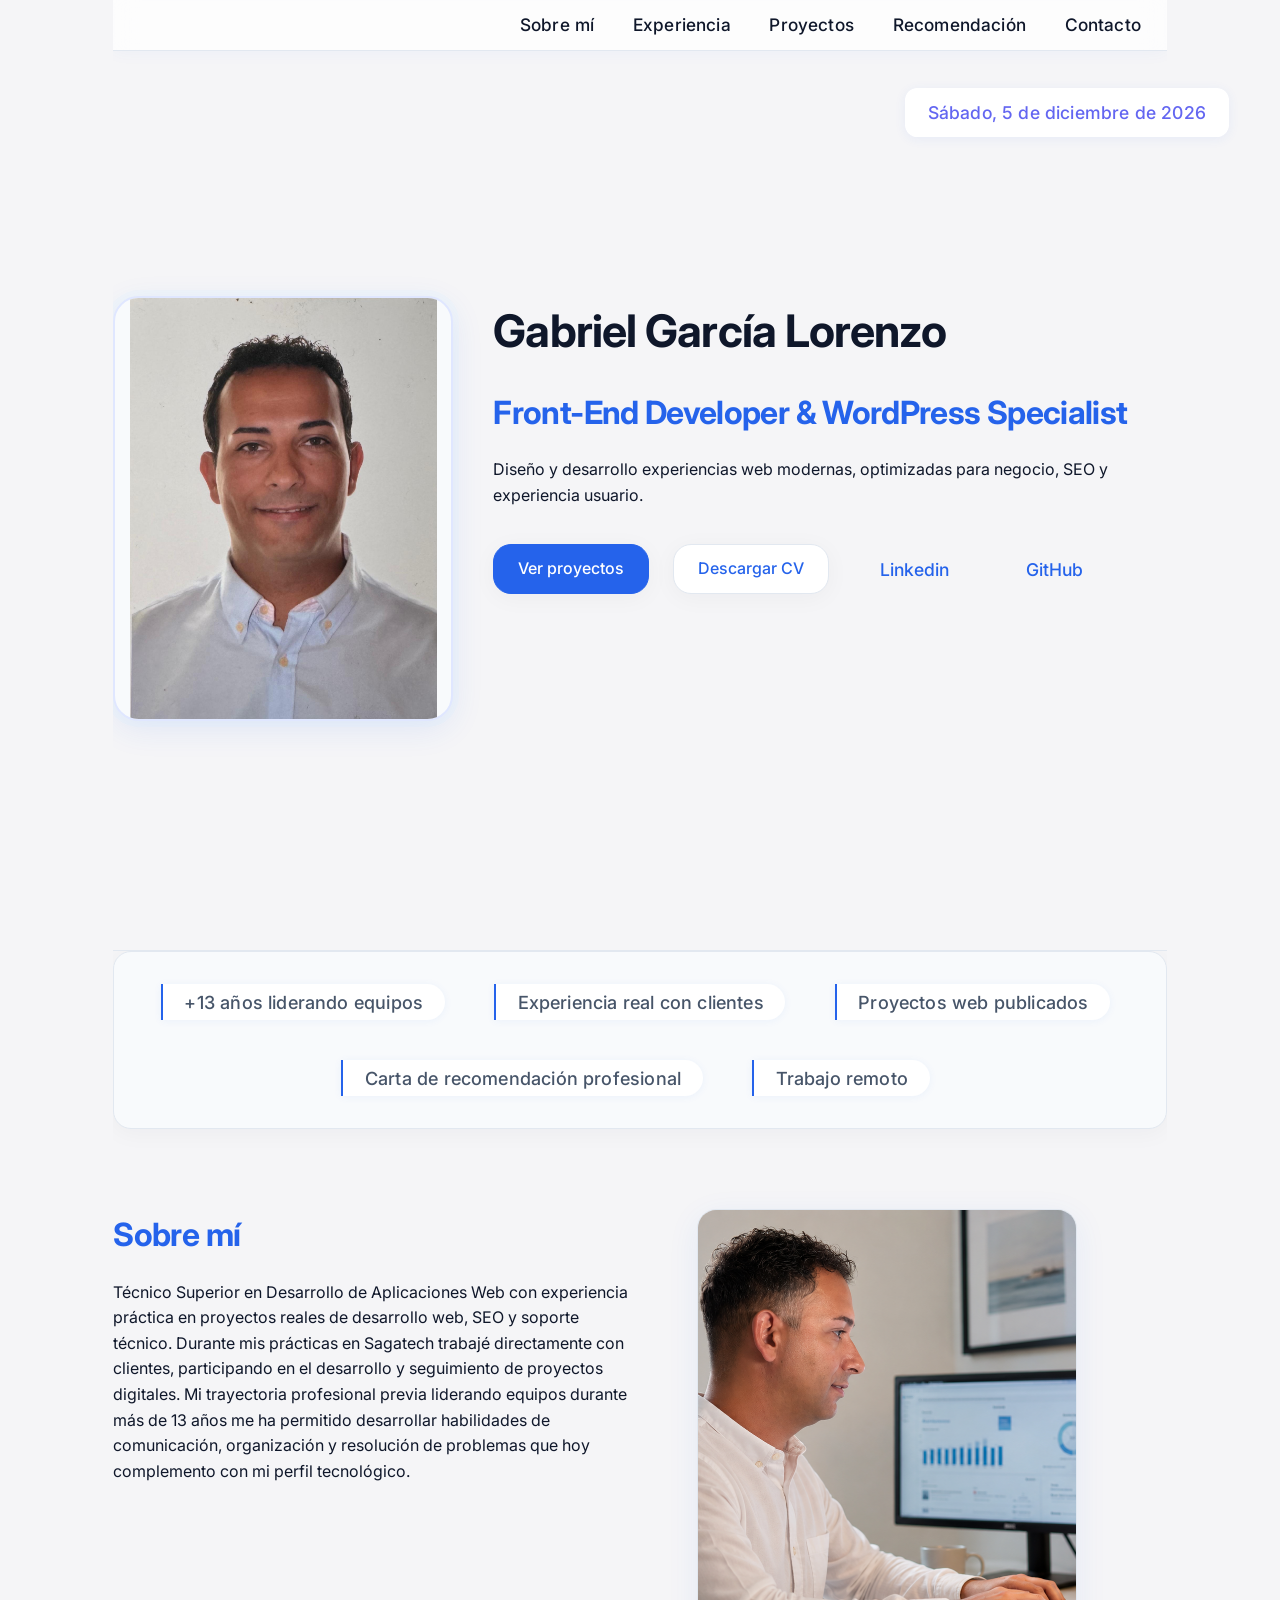
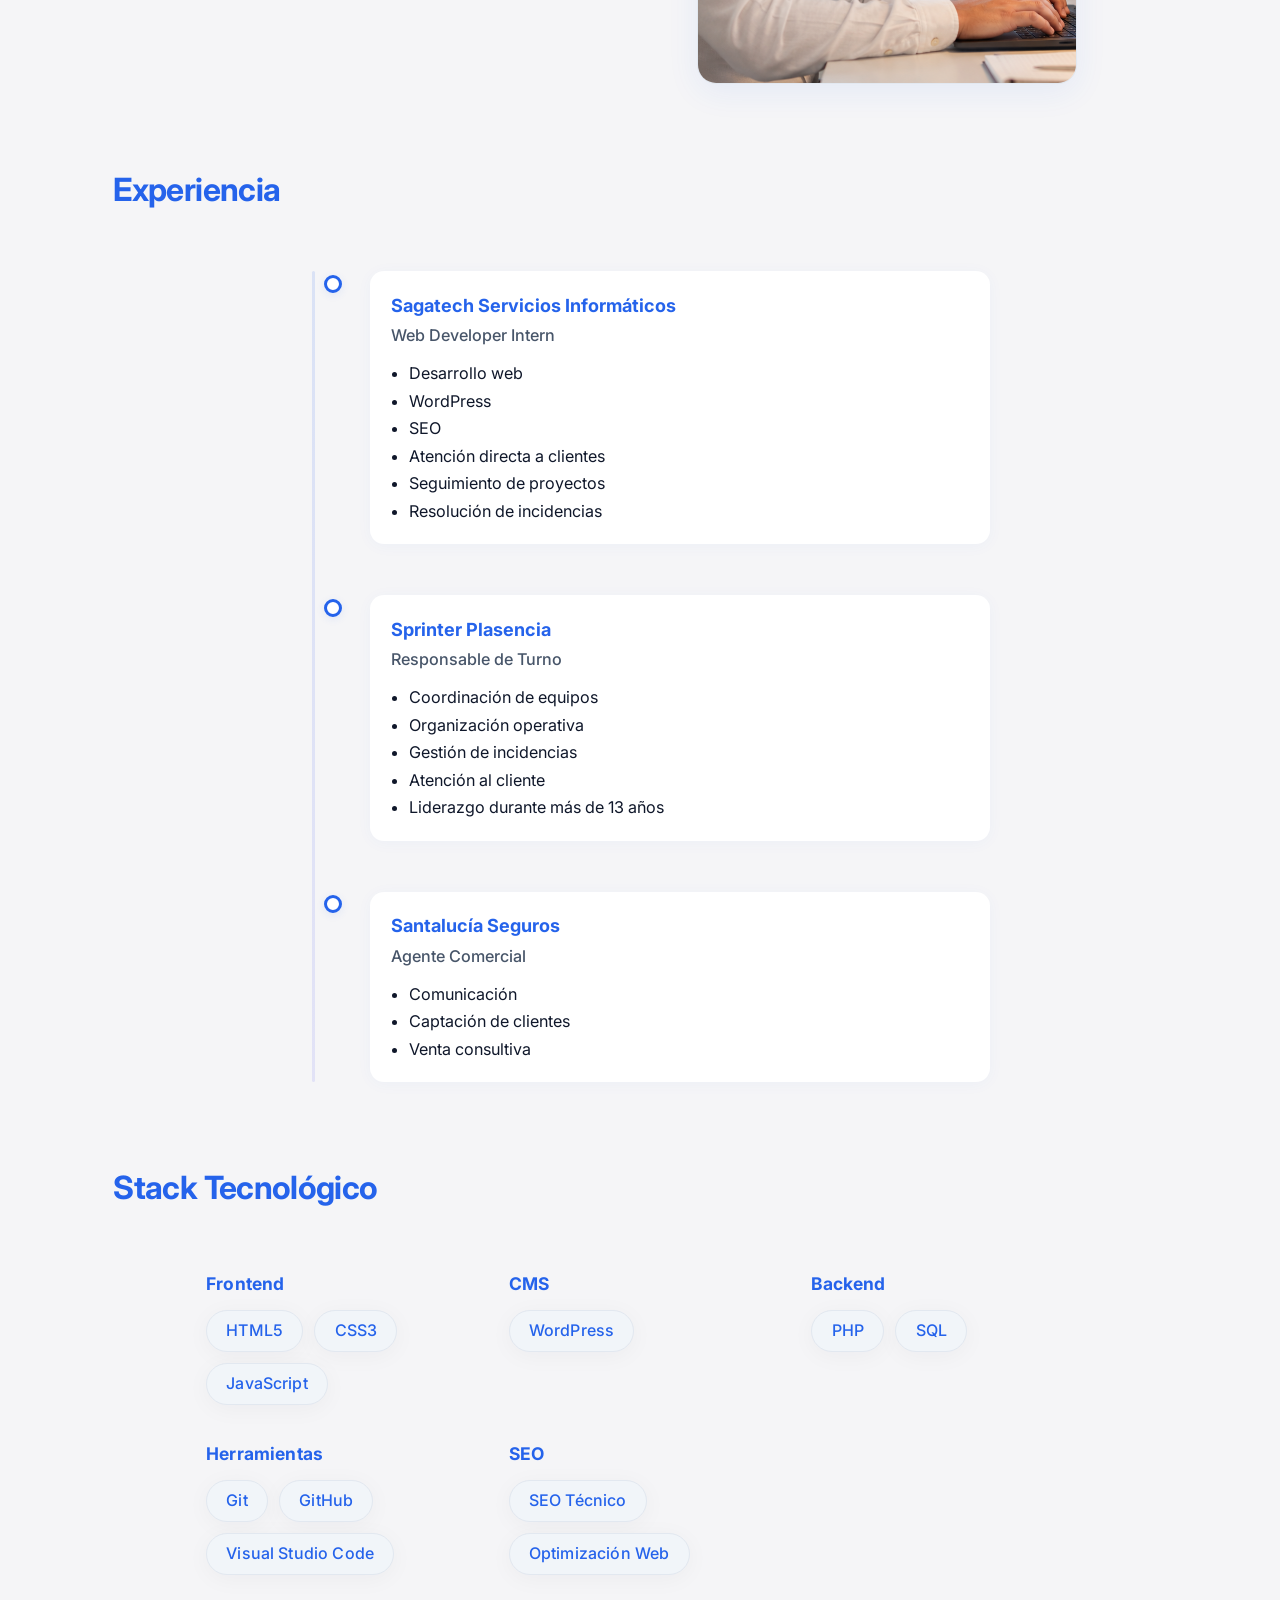
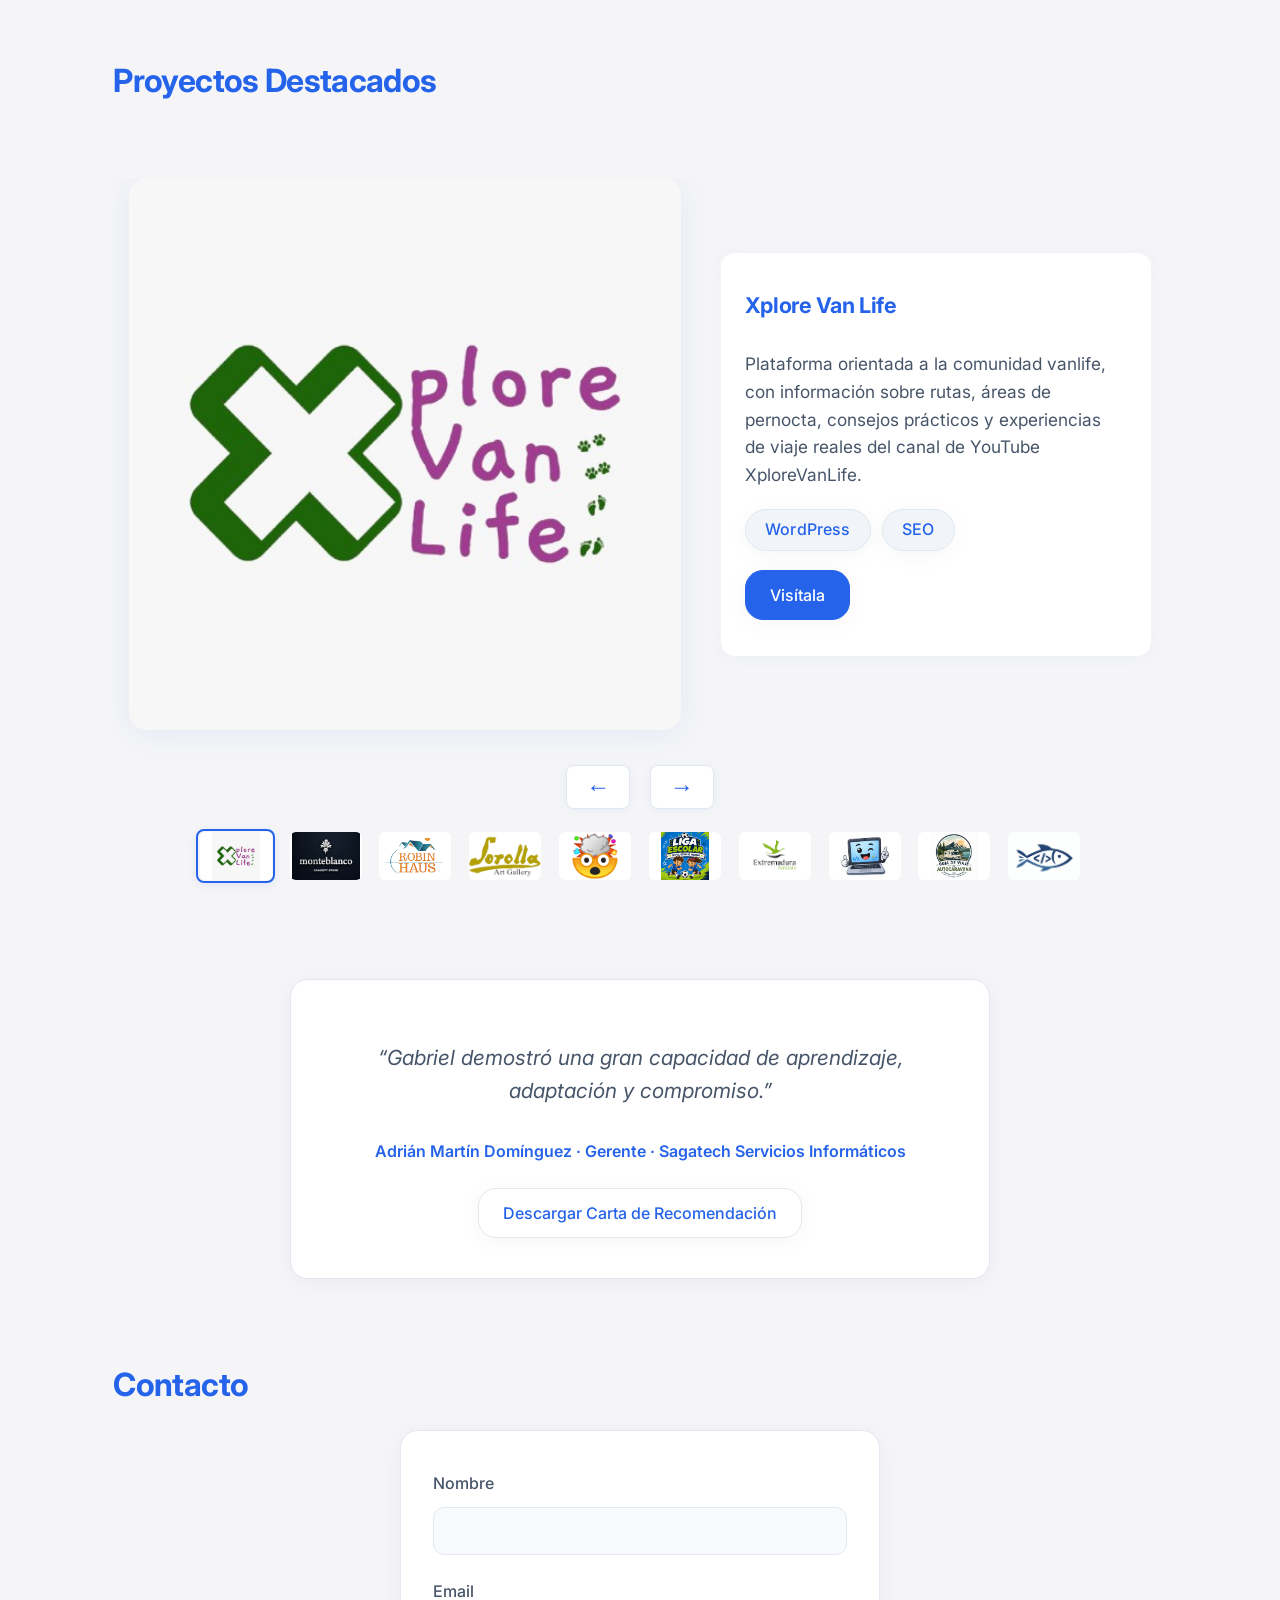
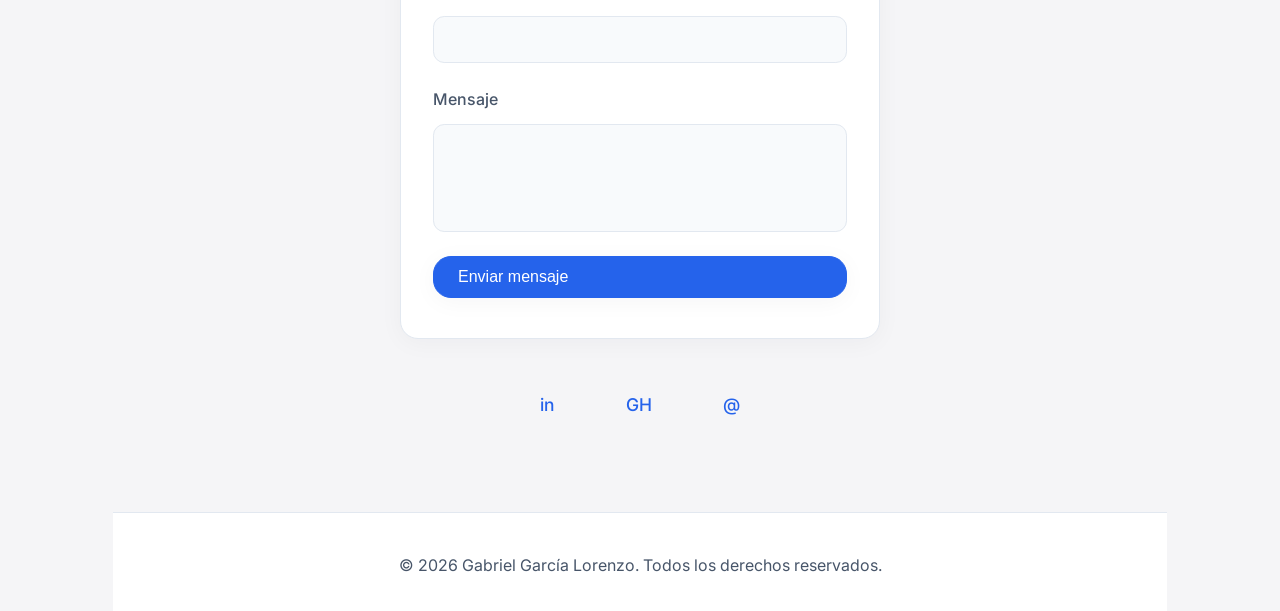
==== index.html @ e72c0d69 "Portfolio inicial" ====
<!DOCTYPE html>
<html lang="es">
<head>
    <meta charset="UTF-8">
    <meta http-equiv="X-UA-Compatible" content="IE=edge">
    <meta name="viewport" content="width=device-width, initial-scale=1.0">
    <title>Gabriel García Lorenzo · Web Developer</title>
    <meta name="description" content="Portfolio premium de Gabriel García Lorenzo, desarrollador web profesional especializado en experiencias digitales modernas, negocio y usuario.">
    <link rel="stylesheet" href="css/styles.css">
    <link rel="preconnect" href="https://fonts.googleapis.com">
    <link rel="preconnect" href="https://fonts.gstatic.com" crossorigin>
    <link href="https://fonts.googleapis.com/css2?family=Inter:wght@400;500;700&display=swap" rel="stylesheet">
</head>
<body>
    <!-- NAVBAR PREMIUM STICKY -->
    <nav class="navbar" id="navbar" aria-label="Navegación principal">
        <div class="navbar__container">
            <a href="#contacto" class="navbar__logo" aria-label="Inicio">  
                    <rect x="6" y="6" width="24" height="24" rx="7" fill="#2563EB" fill-opacity="0.12"/>
                    <rect x="12" y="12" width="12" height="12" rx="4" fill="#2563EB"/>
                </svg>
            </a>
            <ul class="navbar__menu">
                <li><a href="#sobre-mi">Sobre mí</a></li>
                <li><a href="#experiencia">Experiencia</a></li>
                <li><a href="#proyectos">Proyectos</a></li>
                <li><a href="#recomendacion">Recomendación</a></li>
                <li><a href="#contacto">Contacto</a></li>
            </ul>
        </div>
    </nav>

    <!-- Barra de progreso de navegación -->
    <div id="progress-bar-container" style="position: fixed; top: 0; left: 0; width: 100vw; height: 3px; z-index: 9999; background: transparent;">
        <div id="progress-bar" style="height: 100%; width: 0; background: linear-gradient(90deg, #6366f1 0%, #2563eb 100%); border-radius: 0 8px 8px 0; transition: width 0.2s cubic-bezier(.4,0,.2,1);"></div>
    </div>

    <!-- HERO PREMIUM -->
    <header class="hero" id="hero">
        <div class="hero__content">
            <div class="hero__info">
                <h1 class="hero__title">Gabriel García Lorenzo</h1>
                <h2 class="hero__subtitle">Front-End Developer & WordPress Specialist</h2>
                <p class="hero__tags">Diseño y desarrollo experiencias web modernas, optimizadas para negocio, SEO y experiencia usuario.</p>
                <nav class="hero__actions">
                    <a href="#proyectos" class="btn btn--primary">Ver proyectos</a>
                    <a href="/assets/CV_Gabriel_Garcia_Lorenzo.pdf" class="btn" download>Descargar CV</a>
                    <a href="https://www.linkedin.com/in/gabriel-garc%C3%ADa-lorenzo/" class="btn btn--icon" target="_blank" rel="noopener" aria-label="LinkedIn"><span aria-hidden="true">Linkedin</span></a>
                    <a href="https://github.com/Gabriel10787" class="btn btn--icon" target="_blank" rel="noopener" aria-label="GitHub"><span aria-hidden="true">GitHub</span></a>
                </nav>
            </div>
            <div class="hero__image">
                <img src="img/Foto.jpg" alt="Gabriel García Lorenzo, desarrollador web" loading="eager">
            </div>
        </div>
    </header>

    <!-- Temporizador de fecha premium, ahora más abajo -->
    <div id="fecha-timer" style="position: fixed; top: 5.5rem; right: 3.2rem; z-index: 100; font-family: 'Inter', Arial, sans-serif; font-size: 1.1rem; color: #6366f1; background: #fff; border-radius: 0.7em; box-shadow: 0 2px 12px 0 rgba(37,99,235,0.07); padding: 0.6em 1.3em; font-weight: 500; letter-spacing: 0.01em;"></div>

    <!-- SECCIÓN CREDIBILIDAD -->
    <section class="credibilidad" id="credibilidad">
        <div class="credibilidad__band premium-band">
            <div class="credibilidad__item premium-item">+13 años liderando equipos</div>
            <div class="credibilidad__item premium-item">Experiencia real con clientes</div>
            <div class="credibilidad__item premium-item">Proyectos web publicados</div>
            <div class="credibilidad__item premium-item">Carta de recomendación profesional</div>
            <div class="credibilidad__item premium-item">Trabajo remoto</div>
        </div>
    </section>

    <!-- SOBRE MÍ -->
    <section class="sobre-mi" id="sobre-mi">
        <div class="sobre-mi__container">
            <div class="sobre-mi__info">
                <h2>Sobre mí</h2>
                <p> Técnico Superior en Desarrollo de Aplicaciones Web con experiencia práctica en proyectos reales de desarrollo web, SEO y soporte técnico. Durante mis prácticas en Sagatech trabajé directamente con clientes, participando en el desarrollo y seguimiento de proyectos digitales. Mi trayectoria profesional previa liderando equipos durante más de 13 años me ha permitido desarrollar habilidades de comunicación, organización y resolución de problemas que hoy complemento con mi perfil tecnológico.</p>
            </div>
            <div class="sobre-mi__visual">
                <img src="img/Gabriel trabajando.png" alt="Gabriel trabajando" loading="lazy">
            </div>
        </div>
    </section>

    <!-- EXPERIENCIA -->
    <section class="experiencia" id="experiencia">
        <h2>Experiencia</h2>
        <div class="timeline premium-timeline">
            <div class="timeline__item fade-in-timeline">
                <div class="timeline__dot"></div>
                <div class="timeline__content">
                    <div class="timeline__empresa">Sagatech Servicios Informáticos</div>
                    <div class="timeline__rol">Web Developer Intern</div>
                    <ul class="timeline__lista">
                        <li>Desarrollo web</li>
                        <li>WordPress</li>
                        <li>SEO</li>
                        <li>Atención directa a clientes</li>
                        <li>Seguimiento de proyectos</li>
                        <li>Resolución de incidencias</li>
                    </ul>
                </div>
            </div>
            <div class="timeline__item fade-in-timeline">
                <div class="timeline__dot"></div>
                <div class="timeline__content">
                    <div class="timeline__empresa">Sprinter Plasencia</div>
                    <div class="timeline__rol">Responsable de Turno</div>
                    <ul class="timeline__lista">
                        <li>Coordinación de equipos</li>
                        <li>Organización operativa</li>
                        <li>Gestión de incidencias</li>
                        <li>Atención al cliente</li>
                        <li>Liderazgo durante más de 13 años</li>
                    </ul>
                </div>
            </div>
            <div class="timeline__item fade-in-timeline">
                <div class="timeline__dot"></div>
                <div class="timeline__content">
                    <div class="timeline__empresa">Santalucía Seguros</div>
                    <div class="timeline__rol">Agente Comercial</div>
                    <ul class="timeline__lista">
                        <li>Comunicación</li>
                        <li>Captación de clientes</li>
                        <li>Venta consultiva</li>
                    </ul>
                </div>
            </div>
        </div>
    </section>

    <!-- STACK TECNOLÓGICO -->
    <section class="stack stack-premium" id="stack">
        <h2>Stack Tecnológico</h2>
        <div class="stack-premium__container">
            <div class="stack-premium__grupo">
                <h3>Frontend</h3>
                <div class="stack-premium__badges">
                    <span class="badge badge--premium">HTML5</span>
                    <span class="badge badge--premium">CSS3</span>
                    <span class="badge badge--premium">JavaScript</span>
                </div>
            </div>
            <div class="stack-premium__grupo">
                <h3>CMS</h3>
                <div class="stack-premium__badges">
                    <span class="badge badge--premium">WordPress</span>
                </div>
            </div>
            <div class="stack-premium__grupo">
                <h3>Backend</h3>
                <div class="stack-premium__badges">
                    <span class="badge badge--premium">PHP</span>
                    <span class="badge badge--premium">SQL</span>
                </div>
            </div>
            <div class="stack-premium__grupo">
                <h3>Herramientas</h3>
                <div class="stack-premium__badges">
                    <span class="badge badge--premium">Git</span>
                    <span class="badge badge--premium">GitHub</span>
                    <span class="badge badge--premium">Visual Studio Code</span>
                </div>
            </div>
            <div class="stack-premium__grupo">
                <h3>SEO</h3>
                <div class="stack-premium__badges">
                    <span class="badge badge--premium">SEO Técnico</span>
                    <span class="badge badge--premium">Optimización Web</span>
                </div>
            </div>
        </div>
    </section>

    <!-- PROYECTOS DESTACADOS -->
    <section class="proyectos proyectos-premium" id="proyectos">
        <h2>Proyectos Destacados</h2>
        <div class="slider-premium" aria-label="Proyectos destacados">
            <div class="slider-premium__track">

                <article class="slider-premium__slide">
                    <div class="slider-premium__img">
                        <img src="img/xplorevanlife.jpg" alt="Xplore Van Life" loading="lazy">
                    </div>
                    <div class="slider-premium__info">
                        <h3>Xplore Van Life</h3>
                        <p>Plataforma orientada a la comunidad vanlife, con información sobre rutas, áreas de pernocta, consejos prácticos y experiencias de viaje reales del canal de YouTube XploreVanLife.</p>
                        <div class="slider-premium__tecnologias">
                            <span class="badge badge--premium">WordPress</span>
                            <span class="badge badge--premium">SEO</span>
                        </div>
                        <div class="slider-premium__acciones">
                            <a href="https://www.xplorevanlife.com" class="btn btn--primary" target="_blank" rel="noopener">Visítala</a>
                        </div>
                    </div>
                </article>

                <article class="slider-premium__slide">
                    <div class="slider-premium__img">
                        <img src="img/Monteblanco.png" alt="Monteblanco" loading="lazy">
                    </div>
                    <div class="slider-premium__info">
                        <h3>Monteblanco</h3>
                        <p>Tienda online desarrollada para Monteblanco, enfocada en la venta de productos premium del sector retail, con una experiencia de compra optimizada y orientada a la conversión.</p>
                        <div class="slider-premium__tecnologias">
                            <span class="badge badge--premium">WordPress</span>
                            <span class="badge badge--premium">SEO</span>
                        </div>
                        <div class="slider-premium__acciones">
                            <a href="https://www.monteblancostudio.es" class="btn btn--primary" target="_blank" rel="noopener">Visítala</a>
                        </div>
                    </div>
                </article>

                <article class="slider-premium__slide">
                    <div class="slider-premium__img">
                        <img src="img/Robinhaus.png" alt="Robinhaus" loading="lazy">
                    </div>
                    <div class="slider-premium__info">
                        <h3>Robinhaus</h3>
                        <p>Sitio web corporativo para una inmobiliaria especializada en la costa de Huelva, con catálogo de propiedades, información detallada y herramientas para facilitar el contacto con potenciales clientes.</p>
                        <div class="slider-premium__tecnologias">
                            <span class="badge badge--premium">WordPress</span>
                            <span class="badge badge--premium">SEO</span>
                        </div>
                        <div class="slider-premium__acciones">
                            <a href="https://www.robinhaus.es" class="btn btn--primary" target="_blank" rel="noopener">Visítala</a>
                        </div>
                    </div>
                </article>

                <article class="slider-premium__slide">
                    <div class="slider-premium__img">
                        <img src="img/Sorolla.webp" alt="Sorolla" loading="lazy">
                    </div>
                    <div class="slider-premium__info">
                        <h3>Sorolla</h3>
                        <p>Ecommerce para una galería de arte, diseñado para la exposición y comercialización de obras artísticas, combinando catálogo digital y proceso de compra online.</p>
                        <div class="slider-premium__tecnologias">
                            <span class="badge badge--premium">WordPress</span>
                            <span class="badge badge--premium">SEO</span>
                        </div>
                        <div class="slider-premium__acciones">
                            <a href="https://www.sorolla.com" class="btn btn--primary" target="_blank" rel="noopener">Visítala</a>
                        </div>
                    </div>
                </article>


                <article class="slider-premium__slide">
                    <div class="slider-premium__img">
                        <img src="img/Calendario Dolores de Cabeza.png" alt="Calendario Dolores de Cabeza" loading="lazy">
                    </div>
                    <div class="slider-premium__info">
                        <h3>Calendario Dolores de Cabeza</h3>
                        <p>Aplicación web progresiva para registrar y analizar episodios de dolor de cabeza, con estadísticas visuales, exportación de datos y funcionamiento offline mediante almacenamiento local.</p>
                        <div class="slider-premium__tecnologias">
                            <span class="badge badge--premium">HTML5</span>
                            <span class="badge badge--premium">CSS3</span>
                            <span class="badge badge--premium">JavaScript</span>
                        </div>
                        <div class="slider-premium__acciones">
                            <a href="https://gabriel10787.github.io/Calendario-Dolores-de-Cabeza/" class="btn btn--primary" target="_blank" rel="noopener">Visítala</a>
                            <a href="https://github.com/Gabriel10787/Calendario-Dolores-de-Cabeza" class="btn" target="_blank" rel="noopener">GitHub</a>
                        </div>
                    </div>
                </article>

                <article class="slider-premium__slide">
                    <div class="slider-premium__img">
                        <img src="img/Liga Escolar de Futbol.png" alt="Clasificación Liga Fútbol Escolar" loading="lazy">
                    </div>
                    <div class="slider-premium__info">
                        <h3>Clasificación Liga Fútbol Escolar</h3>
                        <p>Herramienta web para gestionar competiciones escolares de fútbol, con seguimiento de resultados, clasificaciones automáticas y estadísticas, funcionando incluso sin conexión a internet.</p>
                        <div class="slider-premium__tecnologias">
                            <span class="badge badge--premium">HTML5</span>
                            <span class="badge badge--premium">CSS3</span>
                            <span class="badge badge--premium">JavaScript</span>
                        </div>
                        <div class="slider-premium__acciones">
                            <a href="https://gabriel10787.github.io/Clasificacion-liga-futbol-escolar/" class="btn btn--primary" target="_blank" rel="noopener">Visítala</a>
                            <a href="https://github.com/Gabriel10787/Clasificacion-liga-futbol-escolar" class="btn" target="_blank" rel="noopener">GitHub</a>
                        </div>
                    </div>
                </article>

                <article class="slider-premium__slide">
                    <div class="slider-premium__img">
                        <img src="img/Turismo Extremadura.png" alt="Turismo Extremadura" loading="lazy">
                    </div>
                    <div class="slider-premium__info">
                        <h3>Turismo Extremadura</h3>
                        <p>Portal turístico interactivo que reúne rutas, monumentos, actividades y puntos de interés para descubrir los principales atractivos de Extremadura.</p>
                        <div class="slider-premium__tecnologias">
                            <span class="badge badge--premium">HTML5</span>
                            <span class="badge badge--premium">CSS3</span>
                            <span class="badge badge--premium">JavaScript</span>
                            <span class="badge badge--premium">SEO</span>
                        </div>
                        <div class="slider-premium__acciones">
                            <a href="https://gabriel10787.github.io/web-turismo-extremadura/" class="btn btn--primary" target="_blank" rel="noopener">Visítala</a>
                            <a href="https://github.com/Gabriel10787/web-turismo-extremadura" class="btn" target="_blank" rel="noopener">GitHub</a>
                        </div>
                    </div>
                </article>

                <article class="slider-premium__slide">
                    <div class="slider-premium__img">
                        <img src="img/test daw.png" alt="Test DAW" loading="lazy">
                    </div>
                    <div class="slider-premium__info">
                        <h3>Test DAW</h3>
                        <p>Plataforma educativa con cuestionarios interactivos para estudiantes de Desarrollo de Aplicaciones Web, diseñada para reforzar conocimientos y preparar exámenes.</p>
                        <div class="slider-premium__tecnologias">
                            <span class="badge badge--premium">HTML5</span>
                            <span class="badge badge--premium">CSS3</span>
                            <span class="badge badge--premium">JavaScript</span>
                        </div>
                        <div class="slider-premium__acciones">
                            <a href="https://gabriel10787.github.io/testDaw2026/" class="btn btn--primary" target="_blank" rel="noopener">Visítala</a>
                            <a href="https://github.com/Gabriel10787/testDaw2026" class="btn" target="_blank" rel="noopener">GitHub</a>
                        </div>
                    </div>
                </article>

                <article class="slider-premium__slide">
                    <div class="slider-premium__img">
                        <img src="img/Guia de viaje.png" alt="Guía de viaje" loading="lazy">
                    </div>
                    <div class="slider-premium__info">
                        <h3>Guía de viaje</h3>
                        <p>Guía de viaje digital con información de destinos, planificación de rutas, recomendaciones personalizadas, cálculo de gastos y obtención de datos mediante integración con APIs externas.</p>
                        <div class="slider-premium__tecnologias">
                            <span class="badge badge--premium">HTML5</span>
                            <span class="badge badge--premium">CSS3</span>
                            <span class="badge badge--premium">JavaScript</span>
                        </div>
                        <div class="slider-premium__acciones">
                            <a href="https://gabriel10787.github.io/Riano/" class="btn btn--primary" target="_blank" rel="noopener">Visítala</a>
                            <a href="https://github.com/Gabriel10787/Riano" class="btn" target="_blank" rel="noopener">GitHub</a>
                        </div>
                    </div>
                </article>

                <article class="slider-premium__slide">
                    <div class="slider-premium__img">
                        <img src="img/Pescadores.png" alt="Unión de Pescadores" loading="lazy">
                    </div>
                    <div class="slider-premium__info">
                        <h3>Unión de Pescadores</h3>
                        <p>Aplicación web para la gestión de competiciones de pesca, con clasificación automática individual y por equipos, generación de rankings imprimibles y funcionamiento offline mediante almacenamiento local.</p>
                        <div class="slider-premium__tecnologias">
                            <span class="badge badge--premium">HTML5</span>
                            <span class="badge badge--premium">CSS3</span>
                            <span class="badge badge--premium">JavaScript</span>
                        </div>
                        <div class="slider-premium__acciones">
                            <a href="https://gabriel10787.github.io/union-pescadores-app/" class="btn btn--primary" target="_blank" rel="noopener">Visítala</a>
                            <a href="https://github.com/Gabriel10787/union-pescadores-app" class="btn" target="_blank" rel="noopener">GitHub</a>
                        </div>
                    </div>
                </article>
            </div>

            <div class="slider-premium__controls" aria-label="Controles del slider">
                <button class="slider-premium__prev" aria-label="Proyecto anterior">&#8592;</button>
                <button class="slider-premium__next" aria-label="Proyecto siguiente">&#8594;</button>
            </div>

            <div class="slider-premium__thumbnails" aria-label="Miniaturas de proyectos">
                <button class="slider-premium__thumbnail" data-index="0" aria-label="Xplore Van Life">
                    <img src="img/xplorevanlife.jpg" alt="Xplore Van Life">
                </button>
                <button class="slider-premium__thumbnail" data-index="1" aria-label="monteblancostudio">
                    <img src="img/Monteblanco.png" alt="Monteblanco Studio">
                </button>
                <button class="slider-premium__thumbnail" data-index="2" aria-label="Robinhaus">
                    <img src="img/Robinhaus.png" alt="Robinhaus">
                </button>
                <button class="slider-premium__thumbnail" data-index="3" aria-label="Sorolla">
                    <img src="img/Sorolla.webp" alt="Sorolla">
                </button>
                <button class="slider-premium__thumbnail" data-index="4" aria-label="Calendario Dolores de Cabeza">
                    <img src="img/Calendario Dolores de Cabeza.png" alt="Calendario Dolores de Cabeza">
                </button>
                <button class="slider-premium__thumbnail" data-index="5" aria-label="Clasificación Liga Fútbol Escolar">
                    <img src="img/Liga Escolar de Futbol.png" alt="Clasificación Liga Fútbol Escolar">
                </button>
                <button class="slider-premium__thumbnail" data-index="6" aria-label="Turismo Extremadura">
                    <img src="img/Turismo Extremadura.png" alt="Turismo Extremadura">
                </button>
                <button class="slider-premium__thumbnail" data-index="7" aria-label="Test DAW">
                    <img src="img/test daw.png" alt="Test DAW">
                </button>
                <button class="slider-premium__thumbnail" data-index="8" aria-label="Guía de viaje">
                    <img src="img/Guia de viaje.png" alt="Guía de viaje">
                </button>
                <button class="slider-premium__thumbnail" data-index="9" aria-label="Unión de Pescadores">
                    <img src="img/Pescadores.png" alt="Unión de Pescadores">
                </button>
            </div>
        </div>
    </section>

    <!-- RECOMENDACIÓN PROFESIONAL -->
    <section class="recomendacion" id="recomendacion">
        <div class="recomendacion__testimonial">
            <blockquote>
                “Gabriel demostró una gran capacidad de aprendizaje, adaptación y compromiso.”
            </blockquote>
            <div class="recomendacion__autor">
                <span>Adrián Martín Domínguez</span> · <span>Gerente</span> · <span>Sagatech Servicios Informáticos</span>
            </div>
            <a href="/assets/Carta_Adrian_Martin_Sagatech.pdf" class="btn" download>Descargar Carta de Recomendación</a>
        </div>
    </section>

    <!-- CONTACTO -->
    <section class="contacto" id="contacto">
        <h2>Contacto</h2>
        <form
        id="contacto-form"
        class="contacto__form"
        action="https://formspree.io/f/mgobnerz"
        method="POST"
        >

        <div class="form__group">
            <label for="nombre">Nombre</label>
            <input
                type="text"
                id="nombre"
                name="nombre"
                required
                maxlength="50">
        </div>

        <div class="form__group">
            <label for="email">Email</label>
            <input
                type="email"
                id="email"
                name="email"
                required
                maxlength="80">
        </div>

        <div class="form__group">
            <label for="mensaje">Mensaje</label>
            <textarea
                id="mensaje"
                name="mensaje"
                rows="4"
                required
                maxlength="500"></textarea>
        </div>

        <input type="hidden" id="form-next" name="_next" value="https://gabriel10787.github.io/Portafolio/gracias.html">

        <button type="submit" class="btn btn--primary">
            Enviar mensaje
        </button>

        </form>
        <div class="contacto__acciones">
            <a href="https://www.linkedin.com/in/gabrielgarcialorenzo" class="btn btn--icon" target="_blank" rel="noopener" aria-label="LinkedIn"><span aria-hidden="true">in</span></a>
            <a href="https://github.com/gabrielgarcialorenzo" class="btn btn--icon" target="_blank" rel="noopener" aria-label="GitHub"><span aria-hidden="true">GH</span></a>
            <a href="mailto:gabrielgarcialorenzo@gmail.com" class="btn btn--icon" aria-label="Email"><span aria-hidden="true">@</span></a>
        </div>
    </section>

    <button class="back-to-top" id="back-to-top" type="button" aria-label="Volver al inicio" title="Volver arriba">
        <span aria-hidden="true">&#8593;</span>
    </button>

    <footer class="footer">
        <div class="footer__container">
            <span>&copy; 2026 Gabriel García Lorenzo. Todos los derechos reservados.</span>
        </div>
    </footer>

    <script src="js/main.js"></script>
        <script>
            // Formspree redirige de forma fiable cuando _next es URL absoluta.
            document.addEventListener('DOMContentLoaded', function () {
                const nextField = document.getElementById('form-next');
                if (!nextField) return;
                const nextUrl = new URL('gracias.html', window.location.href).href;
                nextField.value = nextUrl;
            });
        </script>
</body>
</html>
---- css/styles.css ----
/* Slider premium de proyectos */
.slider-premium {
  position: relative;
  max-width: 1100px;

  margin: 4.5rem auto 5.5rem auto;
  padding: 0 1rem;
  display: flex;
  flex-direction: column;
  align-items: center;
  overflow: hidden;
}
.slider-premium__track {
  display: flex;
  transition: transform 0.7s cubic-bezier(.4,0,.2,1);
  width: 100%;
  overflow: visible;
  min-height: 420px;
}
.slider-premium__slide {
  min-width: 100%;
  display: flex;
  flex-direction: row;
  align-items: center;
  justify-content: center;
  opacity: 0;
  pointer-events: none;
  transition: opacity 0.7s cubic-bezier(.4,0,.2,1);
}
.slider-premium__slide.active {
  opacity: 1;
  pointer-events: auto;
  z-index: 2;
}
.slider-premium__img {
  flex: 0 0 54%;
  max-width: 54%;
  display: flex;
  align-items: center;
  justify-content: center;
  border-radius: 18px;
  overflow: hidden;
  box-shadow: 0 4px 32px 0 rgba(37,99,235,0.08);
  margin-right: 2.5rem;
  background: #f5f7ff;
}
.slider-premium__img img {
  width: 100%;
  height: auto;
  display: block;
  border-radius: 18px;
}
.slider-premium__info {
  flex: 1;
  min-width: 0;
  background: #fff;
  border-radius: 14px;
  box-shadow: 0 2px 16px 0 rgba(37,99,235,0.04);
  padding: 2.2rem 2.2rem 2.2rem 1.5rem;
  display: flex;
  flex-direction: column;
  justify-content: center;
}
.slider-premium__info h3 {
  font-size: 1.35rem;
  font-weight: 700;
  color: var(--color-accent);
  margin-bottom: 0.5em;
}
.slider-premium__info p {
  color: var(--color-text-sec);
  font-size: 1.08rem;
  margin-bottom: 1.2em;
}
.slider-premium__tecnologias {
  display: flex;
  gap: 0.7em;
  margin-bottom: 1.2em;
}
.slider-premium__acciones {
  display: flex;
  gap: 1.1em;
}
.slider-premium__controls {
  display: flex;
  gap: 1.2em;
  margin: 2.2rem 0 1.2rem 0;
}
.slider-premium__controls button {
  background: #fff;
  border: 1px solid var(--color-border);
  border-radius: 8px;
  color: var(--color-accent);
  font-size: 1.5rem;
  padding: 0.3em 0.8em;
  cursor: pointer;
  transition: background 0.18s, color 0.18s, box-shadow 0.18s;
  box-shadow: 0 1px 8px 0 rgba(37,99,235,0.06);
}
.slider-premium__controls button:hover,
.slider-premium__controls button:focus {
  background: #e0e7ff;
  color: #2563eb;
  outline: none;
}
.slider-premium__thumbnails {
  display: flex;
  gap: 0.7em;
  margin-bottom: 0.5rem;
}
.slider-premium__thumbnail {
  background: transparent;
  border: 2px solid transparent;
  border-radius: 8px;
  padding: 0.1em;
  cursor: pointer;
  transition: border 0.18s, box-shadow 0.18s;
}
.slider-premium__thumbnail.active,
.slider-premium__thumbnail:focus {
  border: 2px solid var(--color-accent);
  box-shadow: 0 2px 8px 0 rgba(37,99,235,0.10);
}
.slider-premium__thumbnail img {
  width: 72px;
  height: 48px;
  object-fit: contain;
  background: #fff;
  border-radius: 6px;
  display: block;
}
@media (max-width: 900px) {
  .slider-premium__img {
    margin-right: 1rem;
    max-width: 48%;
  }
  .slider-premium__info {
    padding: 1.2rem 0.7rem 1.2rem 0.7rem;
  }
}
@media (max-width: 700px) {
  .slider-premium__slide {
    flex-direction: column;
    align-items: stretch;
  }
  .slider-premium__img {
    margin-right: 0;
    margin-bottom: 1.2rem;
    max-width: 100%;
  }
}
@media (max-width: 500px) {
  .slider-premium {
    padding: 0 0.1rem;
  }
  .slider-premium__img img {
    border-radius: 10px;
  }
  .slider-premium__info {
    padding: 0.7rem 0.2rem 0.7rem 0.2rem;
  }
  .slider-premium__thumbnail img {
    width: 48px;
    height: 34px;
  }
}
/* Stack tecnológico premium */
.stack-premium__container {
  display: grid;
  grid-template-columns: repeat(auto-fit, minmax(210px, 1fr));
  gap: 2.2rem 2.5rem;
  max-width: 900px;
  margin: 3.5rem auto 4.5rem auto;
  padding: 0 1rem;
}
.stack-premium__grupo h3 {
  font-size: 1.09rem;
  font-weight: 700;
  color: var(--color-accent);
  margin-bottom: 0.7em;
  letter-spacing: 0.01em;
}
.stack-premium__badges {
  display: flex;
  flex-wrap: wrap;
  gap: 0.7em;
}
.badge--premium {
  background: #f5f7ff;
  color: var(--color-text);
  font-weight: 600;
  font-size: 1.01rem;
  border-radius: 8px;
  padding: 0.45em 1.2em;
  box-shadow: 0 1px 8px 0 rgba(37,99,235,0.06);
  border: 1px solid var(--color-border);
  transition: background 0.18s, color 0.18s, box-shadow 0.18s;
}
.badge--premium:hover,
.badge--premium:focus {
  background: #e0e7ff;
  color: var(--color-accent);
  box-shadow: 0 2px 12px 0 rgba(37,99,235,0.10);
}
@media (max-width: 700px) {
  .stack-premium__container {
    gap: 1.1rem 0.7rem;
    padding: 0 0.2rem;
  }
  .badge--premium {
    font-size: 0.97rem;
    padding: 0.35em 0.8em;
  }
}
/* Timeline vertical premium experiencia */
.premium-timeline {
  position: relative;
  margin: 3.5rem auto 4.5rem auto;
  max-width: 700px;
  padding-left: 1.5rem;
}
.premium-timeline:before {
  content: '';
  position: absolute;
  left: 22px;
  top: 0;
  bottom: 0;
  width: 3px;
  background: linear-gradient(180deg, #2563eb 0%, #6366f1 100%);
  border-radius: 2px;
  opacity: 0.13;
}
.timeline__item {
  display: flex;
  align-items: flex-start;
  position: relative;
  margin-bottom: 3.2rem;
}
.timeline__dot {
  width: 18px;
  height: 18px;
  background: #fff;
  border: 3px solid #2563eb;
  border-radius: 50%;
  box-shadow: 0 2px 8px 0 rgba(37,99,235,0.10);
  position: absolute;
  left: 10px;
  top: 0.2rem;
  z-index: 2;
  transition: border-color 0.3s;
}
.timeline__item:last-child {
  margin-bottom: 0;
}
.timeline__content {
  margin-left: 3.5rem;
  background: #fff;
  border-radius: 14px;
  box-shadow: 0 2px 16px 0 rgba(37,99,235,0.04);
  padding: 1.2rem 1.7rem 1.2rem 1.3rem;
  min-width: 0;
  width: 100%;
  opacity: 0;
  transform: translateY(32px);
  transition: opacity 0.7s cubic-bezier(.4,0,.2,1), transform 0.7s cubic-bezier(.4,0,.2,1);
}
.timeline__item.visible .timeline__content {
  opacity: 1;
  transform: translateY(0);
}
.timeline__empresa {
  font-size: 1.13rem;
  font-weight: 700;
  color: var(--color-accent);
  margin-bottom: 0.2em;
}
.timeline__rol {
  font-size: 1.01rem;
  font-weight: 500;
  color: var(--color-text-sec);
  margin-bottom: 0.7em;
}
.timeline__lista {
  margin: 0;
  padding-left: 1.1em;
  color: var(--color-text);
  font-size: 1.01rem;
  line-height: 1.7;
}
@media (max-width: 700px) {
  .premium-timeline {
    padding-left: 0.5rem;
  }
  .timeline__content {
    padding: 1rem 0.7rem 1rem 1rem;
  }
}
@media (max-width: 500px) {
  .premium-timeline {
    padding-left: 0;
  }
  .timeline__content {
    margin-left: 2.2rem;
    padding: 0.8rem 0.3rem 0.8rem 0.7rem;
  }
  .timeline__dot {
    width: 13px;
    height: 13px;
    left: 2px;
    top: 0.3rem;
  }
}
/* Banda de credibilidad premium */
.premium-band {
  display: flex;
  justify-content: center;
  align-items: center;
  gap: 2.5rem;
  background: rgba(245,247,255,0.85);
  border-radius: 18px;
  box-shadow: 0 2px 24px 0 rgba(37,99,235,0.04);
  padding: 1.2rem 2.2rem;
  margin: 2.5rem auto 3.5rem auto;
  max-width: 1100px;
  overflow-x: auto;
}
.premium-item {
  font-size: 1.13rem;
  color: var(--color-text-sec);
  font-weight: 600;
  letter-spacing: 0.01em;
  background: #fff;
  border-radius: 12px;
  padding: 0.7em 1.5em;
  box-shadow: 0 1px 8px 0 rgba(37,99,235,0.06);
  opacity: 0;
  transform: translateY(24px);
  transition: opacity 0.7s cubic-bezier(.4,0,.2,1), transform 0.7s cubic-bezier(.4,0,.2,1);
}
.premium-item.visible {
  opacity: 1;
  transform: translateY(0);
}
@media (max-width: 900px) {
  .premium-band {
    gap: 1.1rem;
    padding: 1rem 0.5rem;
  }
  .premium-item {
    font-size: 1.01rem;
    padding: 0.6em 1em;
  }
}
@media (max-width: 600px) {
  .premium-band {
    flex-direction: column;
    gap: 0.7rem;
    padding: 0.7rem 0.2rem;
  }
  .premium-item {
    width: 100%;
    text-align: center;
    font-size: 0.97rem;
    padding: 0.5em 0.7em;
  }
}
.navbar__menu li a:hover,
.navbar__menu li a:focus {
  color: var(--color-accent);
  background: rgba(37,99,235,0.07);
  outline: none;
}

.navbar__menu li a.active {
  color: var(--color-accent);
  background: rgba(37,99,235,0.13);
  font-weight: 700;
}
/* NAVBAR PREMIUM STICKY */
.navbar {
  position: sticky;
  top: 0;
  width: 100%;
  z-index: 10000;
  background: rgba(255,255,255,0.75);
  backdrop-filter: blur(12px) saturate(1.2);
  box-shadow: 0 2px 16px 0 rgba(37,99,235,0.04);
  border-bottom: 1px solid var(--color-border);
  transition: background 0.25s cubic-bezier(.4,0,.2,1);
}
.navbar__container {
  max-width: 1200px;
  margin: 0 auto;
  display: flex;
  align-items: center;
  justify-content: space-between;
  padding: 0.7rem 1.5rem 0.7rem 1.5rem;
}
.navbar__logo {
  display: flex;
  align-items: center;
  text-decoration: none;
  margin-right: 2.5rem;
}
.navbar__logo svg {
  display: block;
  width: 36px;
  height: 36px;
}
.navbar__menu {
  display: flex;
  gap: 2.2rem;
  list-style: none;
  margin: 0;
  padding: 0;
}
.navbar__menu li a {
  color: var(--color-text);
  font-weight: 500;
  font-size: 1.08rem;
  text-decoration: none;
  letter-spacing: 0.01em;
  padding: 0.3em 0.1em;
  border-radius: 6px;
  transition: color 0.18s, background 0.18s;
}
.navbar__menu li a:hover,
.navbar__menu li a:focus {
  color: var(--color-accent);
  background: rgba(37,99,235,0.07);
  outline: none;
}
@media (max-width: 900px) {
  .navbar__container {
    padding-left: 0.7rem;
    padding-right: 0.7rem;
  }
  .navbar__menu {
    gap: 1.1rem;
  }
}
@media (max-width: 600px) {
  .navbar__container {
    padding-left: 0.2rem;
    padding-right: 0.2rem;
  }
  .navbar__logo svg {
    width: 28px;
    height: 28px;
  }
  .navbar__menu {
    gap: 0.5rem;
  }
  .navbar__menu li a {
    font-size: 0.98rem;
    padding: 0.2em 0.1em;
  }
}
/*
  styles.css
  Portfolio premium Gabriel García Lorenzo
  Inspiración: Vercel, Linear, Stripe, Notion, Raycast, Supabase
  Autor: Gabriel García Lorenzo
  Documentación y comentarios en español
*/

:root {
  --color-bg: #f5f5f7;
  --color-text: #0F172A;
  --color-text-sec: #475569;
  --color-accent: #2563EB;
  --color-border: #E2E8F0;
  --radius: 18px;
  --shadow: 0 4px 24px 0 rgba(15,23,42,0.04);
  --font-main: 'Inter', Arial, sans-serif;
  --transition: 0.25s cubic-bezier(.4,0,.2,1);
}

html {
  box-sizing: border-box;
  font-size: 16px;
  scroll-behavior: smooth;
}
*, *:before, *:after {
  box-sizing: inherit;
}
body {
  margin: 0;
  padding: 0;
  background: var(--color-bg);
  color: var(--color-text);
  font-family: var(--font-main);
  min-height: 100vh;
  line-height: 1.6;
  -webkit-font-smoothing: antialiased;
  -moz-osx-font-smoothing: grayscale;
  margin-left: 3cm;
  margin-right: 3cm;
}

/* Barra de progreso de navegación premium */
#progress-bar-container {
  position: fixed;
  top: 0;
  left: 0;
  width: 100vw;
  height: 3px;
  z-index: 9999;
  background: transparent;
}
#progress-bar {
  height: 100%;
  width: 0;
  background: linear-gradient(90deg, #6366f1 0%, #2563eb 100%);
  border-radius: 0 8px 8px 0;
  transition: width 0.2s cubic-bezier(.4,0,.2,1);
  box-shadow: 0 2px 8px 0 rgba(37,99,235,0.10);
}

/* Layout editorial y grid premium */
main, .container {
  max-width: 1200px;
  margin: 0 auto;
  padding: 2.5rem 1.5rem 4rem 1.5rem;
}

section {
  margin-bottom: 5rem;
}

h1, h2, h3, h4 {
  font-family: var(--font-main);
  font-weight: 700;
  margin: 0 0 1.2rem 0;
  letter-spacing: -0.02em;
}
h1 {
  font-size: 2.8rem;
  color: var(--color-text);
}
h2 {
  font-size: 2rem;
  color: var(--color-accent);
}
h3 {
  font-size: 1.2rem;
  color: var(--color-text-sec);
  font-weight: 500;
}

/* HERO PREMIUM */
.hero {
  min-height: 100vh;
  display: flex;
  align-items: center;
  justify-content: center;
  background: var(--color-bg);
  border-bottom: 1px solid var(--color-border);
  position: relative;
}
.hero__content {
  display: grid;
  grid-template-columns: auto 1fr;
  grid-template-rows: 1fr auto;
  align-items: flex-start;
  justify-content: flex-start;
  gap: 4rem 3.5rem;
  width: 100%;
  max-width: 1200px;
  padding: 4rem 0 3rem 0;
}
@media (min-width: 900px) {
  .hero__content {
    flex-direction: column-reverse;
    gap: 2.5rem;
    padding: 2rem 0 1rem 0;
  }
}
.hero__image {
  grid-column: 1;
  grid-row: 1 / span 2;
  align-self: flex-start;
  justify-self: flex-start;
  margin-top: 0;
  margin-bottom: 0;
  flex: 0 0 340px;
  min-width: 260px;
  max-width: 380px;
  display: flex;
  align-items: center;
  justify-content: center;
}
.hero__info {
  grid-column: 2;
  grid-row: 1;
  align-self: flex-start;
  min-width: 320px;
  max-width: 100%;
  width: 100%;
  text-align: left;
}
.hero__actions {
  grid-column: 2;
  grid-row: 2;
  display: flex;
  flex-wrap: wrap;
  gap: 1.2rem 1.5rem;
  margin-top: 2.2rem;
  margin-bottom: 0;
  align-items: flex-start;
  justify-content: flex-start;
}
.btn {
  display: inline-flex;
  align-items: center;
  gap: 0.5em;
  padding: 0.7em 1.5em;
  border-radius: var(--radius);
  border: 1px solid var(--color-border);
  background: #fff;
  color: var(--color-accent);
  font-weight: 500;
  font-size: 1rem;
  text-decoration: none;
  box-shadow: var(--shadow);
  transition: background var(--transition), color var(--transition), box-shadow var(--transition), border-color var(--transition);
  cursor: pointer;
  outline: none;
}
.btn--primary {
  background: var(--color-accent);
  color: #fff;
  border-color: var(--color-accent);
}
.btn--primary:hover,
.btn--primary:focus {
  background: #1746a2;
  color: #fff;
  border-color: #1746a2;
}
.btn--icon {
  width: auto;
  height: auto;
  min-width: unset;
  min-height: unset;
  font-size: 1.1em;
  border-radius: 0.5em;
  padding: 0.7em 1.3em;
  background: none;
  border: none;
  color: var(--color-accent);
  box-shadow: none;
  margin: 0 0.2em;
  display: inline-flex;
  align-items: center;
  justify-content: center;
  transition: color 0.2s, background 0.2s;
}
.btn--icon:hover,
.btn--icon:focus {
  color: #1746a2;
  background: #f1f5f9;
  box-shadow: none;
}

.hero__image {
  flex: 0 0 340px;
  min-width: 260px;
  max-width: 380px;
  display: flex;
  align-items: center;
  justify-content: center;
  background: none;
  box-shadow: none;
}
.hero__image img {
  width: 100%;
  max-width: 340px;
  aspect-ratio: 4/5;
  object-fit: contain;
  border-radius: 1.6rem;
  border: 2.5px solid #e0e7ff;
  box-shadow: 0 8px 32px 0 rgba(37,99,235,0.10), 0 0 0 6px #f1f5f9;
  background: #f8fafc;
  display: block;
  transition: box-shadow 0.35s cubic-bezier(.4,0,.2,1), border-color 0.35s cubic-bezier(.4,0,.2,1);
}
.hero__image img:hover {
  border-color: #6366f1;
  box-shadow: 0 16px 48px 0 rgba(37,99,235,0.18), 0 0 0 8px #e0e7ff;
}
@media (max-width: 900px) {
  .hero__content {
    flex-direction: column-reverse;
    gap: 2.5rem;
    padding: 2rem 0 1rem 0;
  }
  .hero__image {
    max-width: 260px;
  }
  .hero__image img {
    max-width: 220px;
  }
}
@media (max-width: 600px) {
  .hero__content {
    padding: 1rem 0.2rem 2rem 0.2rem;
  }
  .hero__image {
    max-width: 180px;
  }
  .hero__image img {
    max-width: 150px;
  }
}

.hero__scroll-indicator {
  position: absolute;
  left: 50%;
  bottom: 2.5rem;
  transform: translateX(-50%);
  display: flex;
  flex-direction: column;
  align-items: center;
  opacity: 0.7;
}
.hero__scroll-indicator span {
  display: block;
  width: 2.5em;
  height: 2.5em;
  border-radius: 50%;
  border: 2px solid var(--color-border);
  border-bottom: 2.5px solid var(--color-accent);
  animation: scrollDown 1.5s infinite cubic-bezier(.4,0,.2,1);
}
@keyframes scrollDown {
  0% { transform: translateY(0); }
  60% { transform: translateY(12px); }
  100% { transform: translateY(0); }
}

/* Banda credibilidad */
.credibilidad__band {
  display: flex;
  flex-wrap: wrap;
  gap: 2.5rem;
  justify-content: center;
  align-items: center;
  background: #f8fafc;
  border-radius: var(--radius);
  border: 1px solid var(--color-border);
  padding: 2rem 1rem;
  margin: 0 auto 3rem auto;
  box-shadow: var(--shadow);
  font-size: 1.1rem;
}
.credibilidad__item {
  color: var(--color-text-sec);
  font-weight: 500;
  letter-spacing: 0.01em;
  padding: 0.2em 1.2em;
  border-left: 2.5px solid var(--color-accent);
  background: #fff;
  border-radius: 0 1em 1em 0;
  margin-right: 0.5em;
  transition: background var(--transition);
}
.credibilidad__item:hover {
  background: #f1f5f9;
}

/* SOBRE MÍ */
.sobre-mi__container {
  display: flex;
  flex-direction: column;
  gap: 2.5rem;
  align-items: center;
}
@media (min-width: 900px) {
  .sobre-mi__container {
    flex-direction: row;
    align-items: flex-start;
    gap: 4rem;
  }
}
.sobre-mi__info {
  flex: 1 1 0%;
  min-width: 320px;
  max-width: 520px;
}
.sobre-mi__list {
  padding-left: 1.2em;
  color: var(--color-text-sec);
  font-size: 1.1rem;
  margin: 1.5em 0 0 0;
}
.sobre-mi__visual {
  flex: 1 1 0%;
  min-width: 220px;
  max-width: 380px;
  display: flex;
  align-items: center;
  justify-content: center;
}
.sobre-mi__visual img {
  width: 100%;
  aspect-ratio: 4/5;
  object-fit: cover;
  border-radius: 1.2rem;
  border: 1.5px solid var(--color-border);
  box-shadow: 0 8px 32px 0 rgba(37,99,235,0.08);
  background: #f1f5f9;
}

/* EXPERIENCIA */
.experiencia__timeline {
  display: flex;
  flex-direction: column;
  gap: 2.5rem;
  margin-top: 2.5rem;
  position: relative;
}
.experiencia__item {
  background: #fff;
  border-radius: var(--radius);
  border: 1px solid var(--color-border);
  box-shadow: var(--shadow);
  padding: 2rem 2.5rem;
  position: relative;
  transition: box-shadow var(--transition), border-color var(--transition);
}
.experiencia__item:hover {
  box-shadow: 0 8px 32px 0 rgba(37,99,235,0.10);
  border-color: var(--color-accent);
}
.experiencia__empresa {
  font-weight: 700;
  color: var(--color-accent);
  font-size: 1.1rem;
  margin-bottom: 0.2em;
}
.experiencia__rol {
  color: var(--color-text-sec);
  font-weight: 500;
  margin-bottom: 0.7em;
}
.experiencia__item ul {
  color: var(--color-text-sec);
  margin: 0 0 0 1.2em;
  padding: 0;
  font-size: 1.05rem;
}

/* STACK TECNOLÓGICO */
.stack__grupos {
  display: grid;
  grid-template-columns: repeat(auto-fit, minmax(220px, 1fr));
  gap: 2.5rem;
  margin-top: 2.5rem;
}
.stack__grupo h3 {
  color: var(--color-accent);
  font-size: 1.1rem;
  margin-bottom: 1em;
}
.stack__badges {
  display: flex;
  flex-wrap: wrap;
  gap: 0.7em;
}
.badge {
  display: inline-block;
  background: #f1f5f9;
  color: var(--color-accent);
  border: 1.5px solid var(--color-border);
  border-radius: 2em;
  padding: 0.45em 1.2em;
  font-size: 1em;
  font-weight: 500;
  letter-spacing: 0.01em;
  box-shadow: var(--shadow);
  transition: background var(--transition), color var(--transition), border-color var(--transition);
}
.badge:hover {
  background: var(--color-accent);
  color: #fff;
  border-color: var(--color-accent);
}

/* PROYECTOS DESTACADOS - SLIDER */
.proyectos__slider {
  display: flex;
  overflow: hidden;
  position: relative;
  min-height: 420px;
  margin: 3rem 0 2rem 0;
  margin-left: 2vw;
  margin-right: 2vw;
  border-radius: 1.2rem;
  box-shadow: 0 4px 32px 0 rgba(37,99,235,0.04);
}
@media (max-width: 900px) {
  .proyectos__slider {
    margin-left: 1vw;
    margin-right: 1vw;
  }
}
@media (max-width: 600px) {
  .proyectos__slider {
    margin-left: 0.5vw;
    margin-right: 0.5vw;
  }
}
.proyecto {
  min-width: 100%;
  max-width: 100%;
  flex-shrink: 0;
  display: flex;
  flex-direction: column;
  align-items: center;
  gap: 1.2rem;
  justify-content: center;
  opacity: 0.7;
  pointer-events: none;
  transition: opacity var(--transition), transform var(--transition);
  transform: scale(0.97);
}
.proyecto.active {
  opacity: 1;
  pointer-events: auto;
  transform: scale(1);
  z-index: 2;
}
.proyecto__img {
  width: 320px;
  height: 320px;
  max-width: 90vw;
  max-height: 90vw;
  min-width: 180px;
  min-height: 180px;
  aspect-ratio: 1/1;
  display: flex;
  align-items: center;
  justify-content: center;
  margin: 0 auto 0.7rem auto;
}
.proyecto__img img {
  width: 100%;
  height: 100%;
  object-fit: cover;
  aspect-ratio: 1/1;
  border-radius: 1.2rem;
  box-shadow: 0 8px 32px 0 rgba(37,99,235,0.10);
  background: #f1f5f9;
}
@media (max-width: 900px) {
  .proyecto__img, .proyecto__img img {
    width: 200px;
    height: 200px;
    min-width: 120px;
    min-height: 120px;
    max-width: 80vw;
    max-height: 80vw;
  }
}
@media (max-width: 600px) {
  .proyecto__img, .proyecto__img img {
    width: 120px;
    height: 120px;
    min-width: 80px;
    min-height: 80px;
    max-width: 90vw;
    max-height: 90vw;
  }
}
.proyecto__info {
  flex: 1 1 0%;
  min-width: 180px;
  max-width: 420px;
  display: flex;
  flex-direction: column;
  align-items: center;
  gap: 0.7em;
  text-align: center;
}
.proyecto__tecnologias {
  display: flex;
  flex-wrap: wrap;
  gap: 0.5em;
  margin-bottom: 1em;
}
.proyecto__acciones {
  display: flex;
  gap: 1em;
}
.proyectos__slider-controls {
  display: flex;
  justify-content: center;
  gap: 1.5em;
  margin-top: 1.5em;
}
.slider__prev, .slider__next {
  background: #fff;
  color: var(--color-accent);
  border: 1.5px solid var(--color-border);
  border-radius: 50%;
  width: 2.7em;
  height: 2.7em;
  font-size: 1.5em;
  display: flex;
  align-items: center;
  justify-content: center;
  cursor: pointer;
  box-shadow: var(--shadow);
  transition: background var(--transition), color var(--transition), border-color var(--transition);
}
.slider__prev:hover, .slider__next:hover {
  background: var(--color-accent);
  color: #fff;
  border-color: var(--color-accent);
}

/* SLIDER PREMIUM: animación de transición */
.proyectos__slider {
  position: relative;
}
.proyecto {
  opacity: 0;
  pointer-events: none;
  position: absolute;
  left: 0;
  top: 0;
  width: 100%;
  height: 100%;
  z-index: 1;
  transition: opacity 0.6s cubic-bezier(.4,0,.2,1), transform 0.6s cubic-bezier(.4,0,.2,1);
  transform: translateX(40px) scale(0.97);
}
.proyecto.active {
  opacity: 1;
  pointer-events: auto;
  position: relative;
  z-index: 2;
  transform: translateX(0) scale(1);
  box-shadow: 0 8px 32px 0 rgba(37,99,235,0.10);
}

/* Si quieres animación inversa al ir atrás, puedes añadir una clase .reverse temporalmente desde JS para invertir la dirección */

/* RECOMENDACIÓN PROFESIONAL */
.recomendacion__testimonial {
  background: #fff;
  border-radius: var(--radius);
  border: 1px solid var(--color-border);
  box-shadow: var(--shadow);
  padding: 2.5rem 2rem;
  max-width: 700px;
  margin: 0 auto 2.5rem auto;
  text-align: center;
}
.recomendacion__testimonial blockquote {
  font-size: 1.3rem;
  color: var(--color-text-sec);
  font-style: italic;
  margin-bottom: 1.5em;
}
.recomendacion__autor {
  color: var(--color-accent);
  font-weight: 600;
  margin-bottom: 1.5em;
}

/* CONTACTO */
.contacto__form {
  max-width: 480px;
  margin: 0 auto 2.5rem auto;
  background: #fff;
  border-radius: var(--radius);
  border: 1px solid var(--color-border);
  box-shadow: var(--shadow);
  padding: 2.5rem 2rem;
  display: flex;
  flex-direction: column;
  gap: 1.5em;
}
.form__group {
  display: flex;
  flex-direction: column;
  gap: 0.5em;
}
.contacto__form label {
  color: var(--color-text-sec);
  font-weight: 500;
  margin-bottom: 0.2em;
}
.contacto__form input,
.contacto__form textarea {
  border: 1.5px solid var(--color-border);
  border-radius: 0.7em;
  padding: 0.8em 1em;
  font-size: 1em;
  font-family: var(--font-main);
  background: #f8fafc;
  color: var(--color-text);
  transition: border-color var(--transition), box-shadow var(--transition);
  outline: none;
  resize: none;
}
.contacto__form input:focus,
.contacto__form textarea:focus {
  border-color: var(--color-accent);
  box-shadow: 0 0 0 2px rgba(37,99,235,0.08);
}
.contacto__acciones {
  display: flex;
  justify-content: center;
  gap: 1.2em;
  margin-top: 1.5em;
}

/* BOTON VOLVER ARRIBA */
.back-to-top {
  position: fixed;
  right: 1.4rem;
  bottom: 1.6rem;
  width: 48px;
  height: 48px;
  border: none;
  border-radius: 999px;
  background: var(--color-accent);
  color: #fff;
  font-size: 1.5rem;
  font-weight: 700;
  display: grid;
  place-items: center;
  box-shadow: 0 10px 24px rgba(37,99,235,0.28);
  cursor: pointer;
  opacity: 0;
  visibility: hidden;
  transform: translateY(12px);
  transition: opacity 0.22s ease, transform 0.22s ease, background 0.18s ease;
  z-index: 1100;
}

.back-to-top.is-visible {
  opacity: 1;
  visibility: visible;
  transform: translateY(0);
}

.back-to-top:hover,
.back-to-top:focus {
  background: #1746a2;
  outline: none;
}

@media (max-width: 600px) {
  .back-to-top {
    right: 0.8rem;
    bottom: 1rem;
    width: 44px;
    height: 44px;
    font-size: 1.35rem;
  }
}

/* --- Eliminados estilos de .contact-popup y .contact-popup-backdrop --- */

/* FOOTER */
.footer {
  background: #fff;
  border-top: 1.5px solid var(--color-border);
  padding: 2.5rem 0 2rem 0;
  text-align: center;
  color: var(--color-text-sec);
  font-size: 1rem;
}

/* ANIMACIONES Y EFECTOS */
.fade-in {
  opacity: 0;
  transform: translateY(20px);
  animation: fadeInUp 0.8s forwards;
}
@keyframes fadeInUp {
  to {
    opacity: 1;
    transform: none;
  }
}

/* RESPONSIVE Y MOBILE FIRST */
@media (max-width: 900px) {
  .hero__content, .sobre-mi__container {
    flex-direction: column;
    gap: 2.5rem;
    padding: 2rem 0 1rem 0;
  }
  .proyecto {
    flex-direction: column;
    gap: 1.5rem;
    min-width: 100%;
  }
}
@media (max-width: 600px) {
  main, .container {
    padding: 1rem 0.2rem 2rem 0.2rem;
  }
  h1 {
    font-size: 2rem;
  }
  h2 {
    font-size: 1.3rem;
  }
  .stack__grupos {
    grid-template-columns: 1fr;
    gap: 1.5rem;
  }
  .proyectos__slider {
    min-height: 340px;
  }
  .proyecto__img img, .hero__image img {
    aspect-ratio: 16/12;
  }
}

/* Eliminar scroll horizontal y desbordamientos */
html, body {
  max-width: 100vw;
  overflow-x: hidden;
}

/* Accesibilidad y selección */
::selection {
  background: #2563eb22;
}

/* Fin hoja de estilos premium */

/* Miniaturas galería debajo del slider: 2cm x 2cm en escritorio */
.proyectos__thumbnails {
  display: flex;
  flex-direction: row;
  justify-content: center;
  align-items: center;
  gap: 1.2rem;
  margin: 2rem 0 1.5rem 0;
  background: none;
  box-shadow: none;
  border: none;
}
.proyectos__thumbnails .proyectos__thumbnail {
  border: none;
  background: none;
  box-shadow: none;
  border-radius: 0;
  padding: 0;
  margin: 0;
  outline: none;
  min-width: 2cm;
  min-height: 2cm;
  width: 2cm;
  height: 2cm;
  max-width: 2cm;
  max-height: 2cm;
  display: flex;
  align-items: center;
  justify-content: center;
  transition: transform 0.2s;
}
.proyectos__thumbnails .proyectos__thumbnail img {
  width: 100%;
  height: 100%;
  object-fit: cover;
  border: none;
  border-radius: 0;
  box-shadow: none;
  background: none;
}
.proyectos__thumbnails .proyectos__thumbnail.active,
.proyectos__thumbnails .proyectos__thumbnail:focus-visible {
  transform: scale(1.07);
}
.proyectos__thumbnails .proyectos__thumbnail:hover:not(.active) {
  transform: scale(1.04);
}
@media (max-width: 600px) {
  .proyectos__thumbnails .proyectos__thumbnail,
  .proyectos__thumbnails .proyectos__thumbnail img {
    width: 1.2cm;
    height: 1.2cm;
    min-width: 1.2cm;
    min-height: 1.2cm;
    max-width: 1.2cm;
    max-height: 1.2cm;
  }
  .proyectos__thumbnails {
    gap: 0.6rem;
  }
}
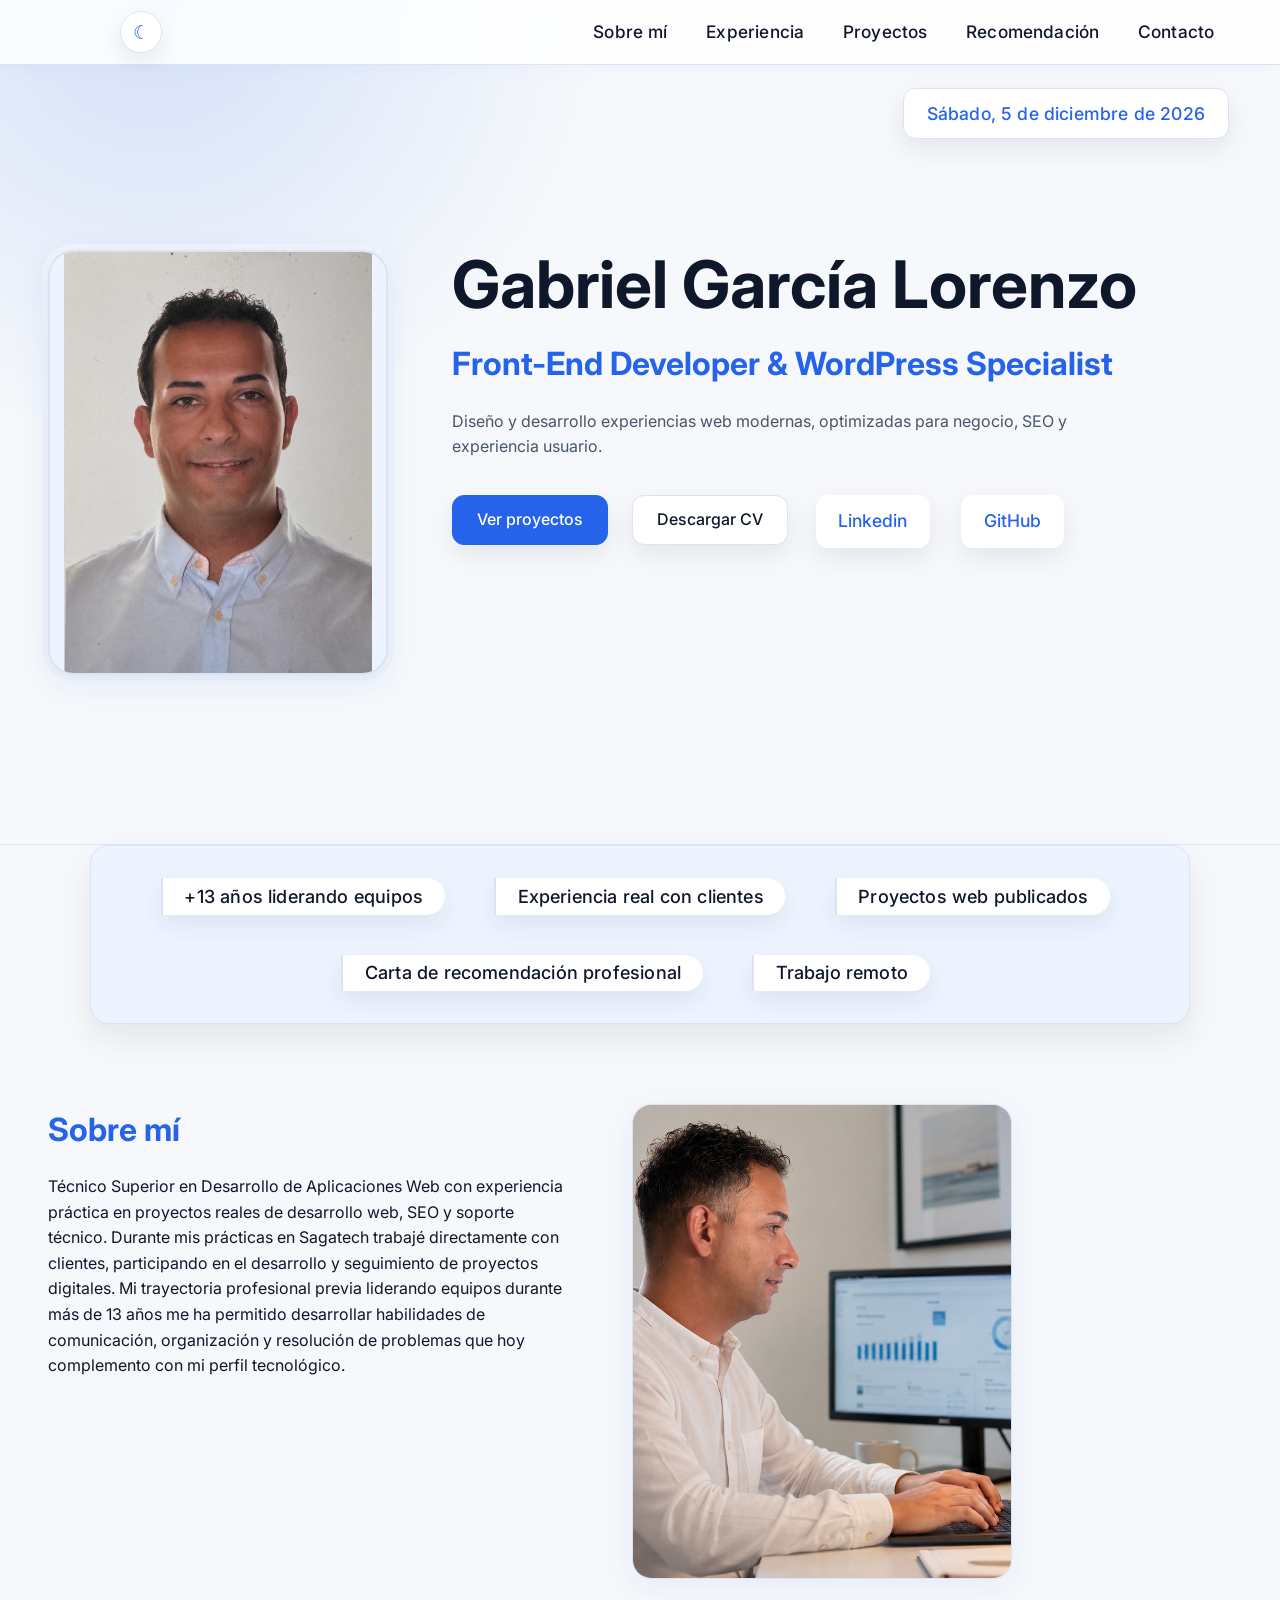
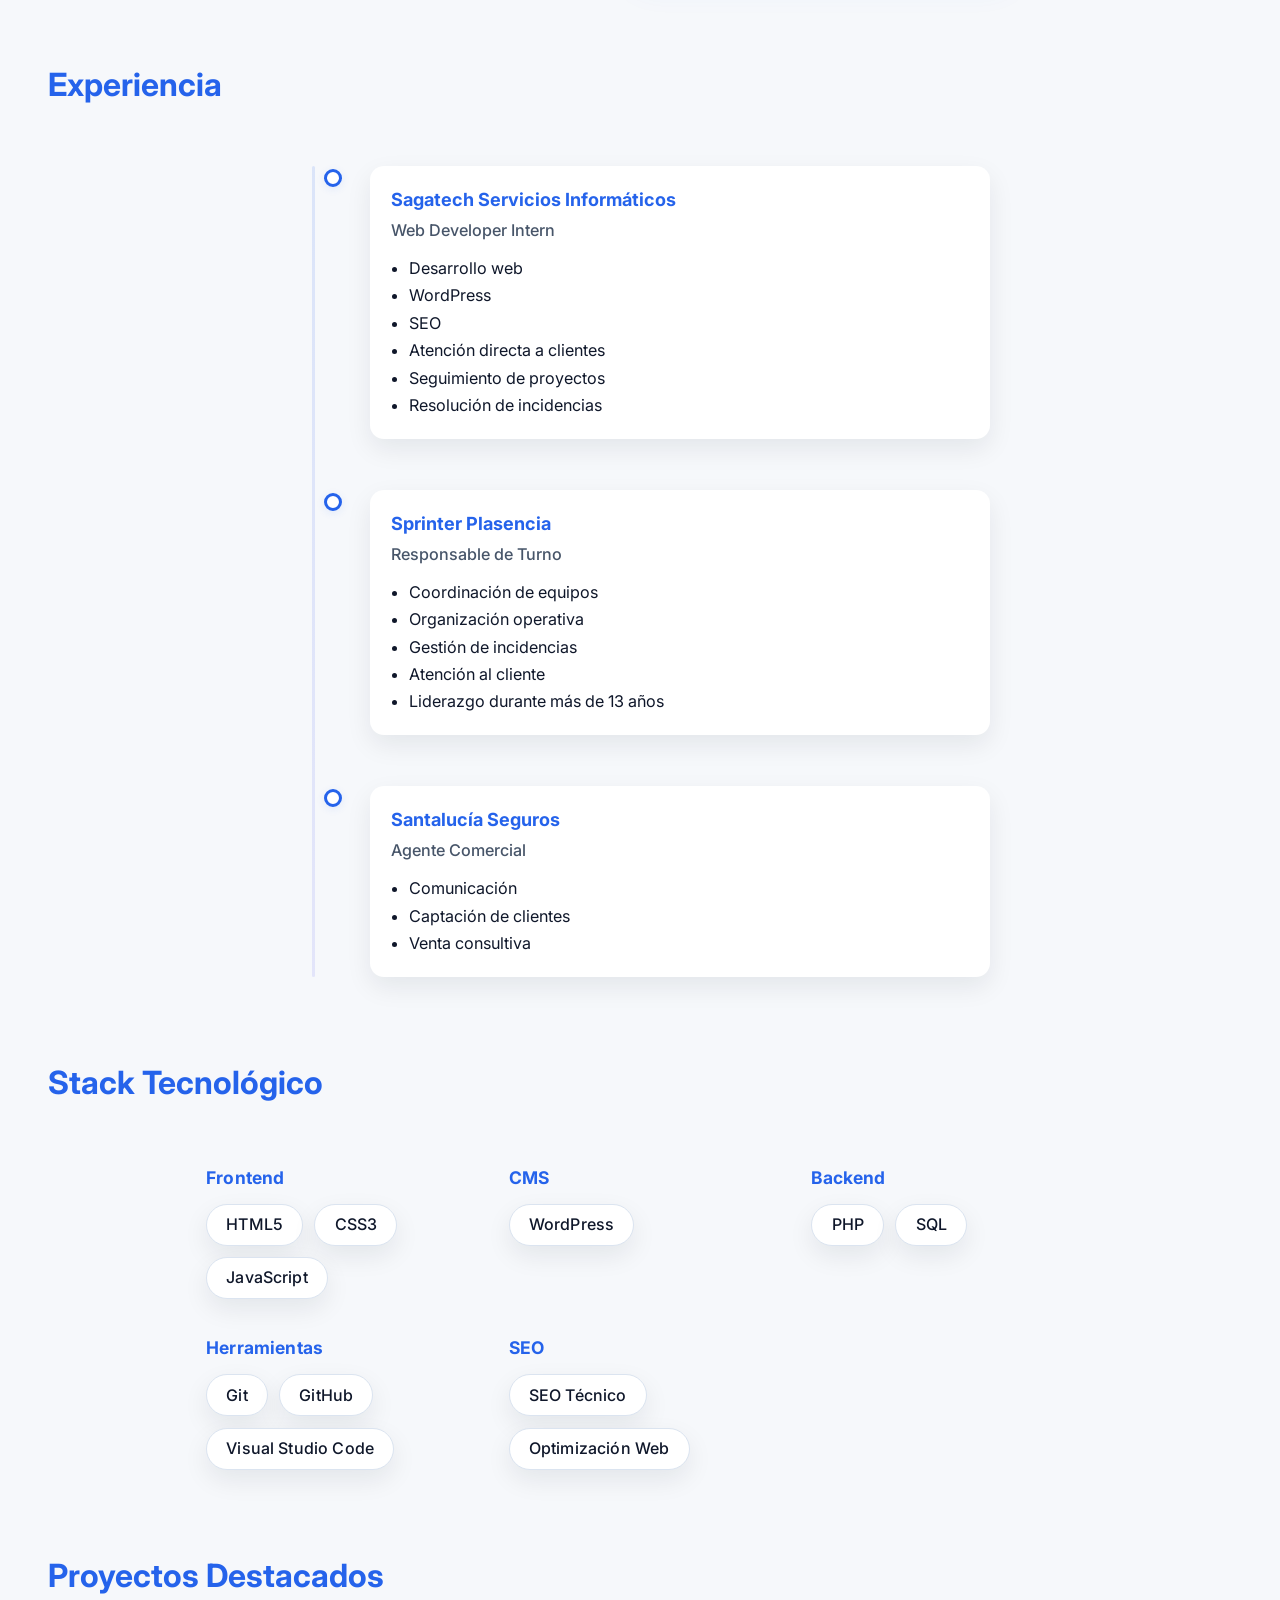
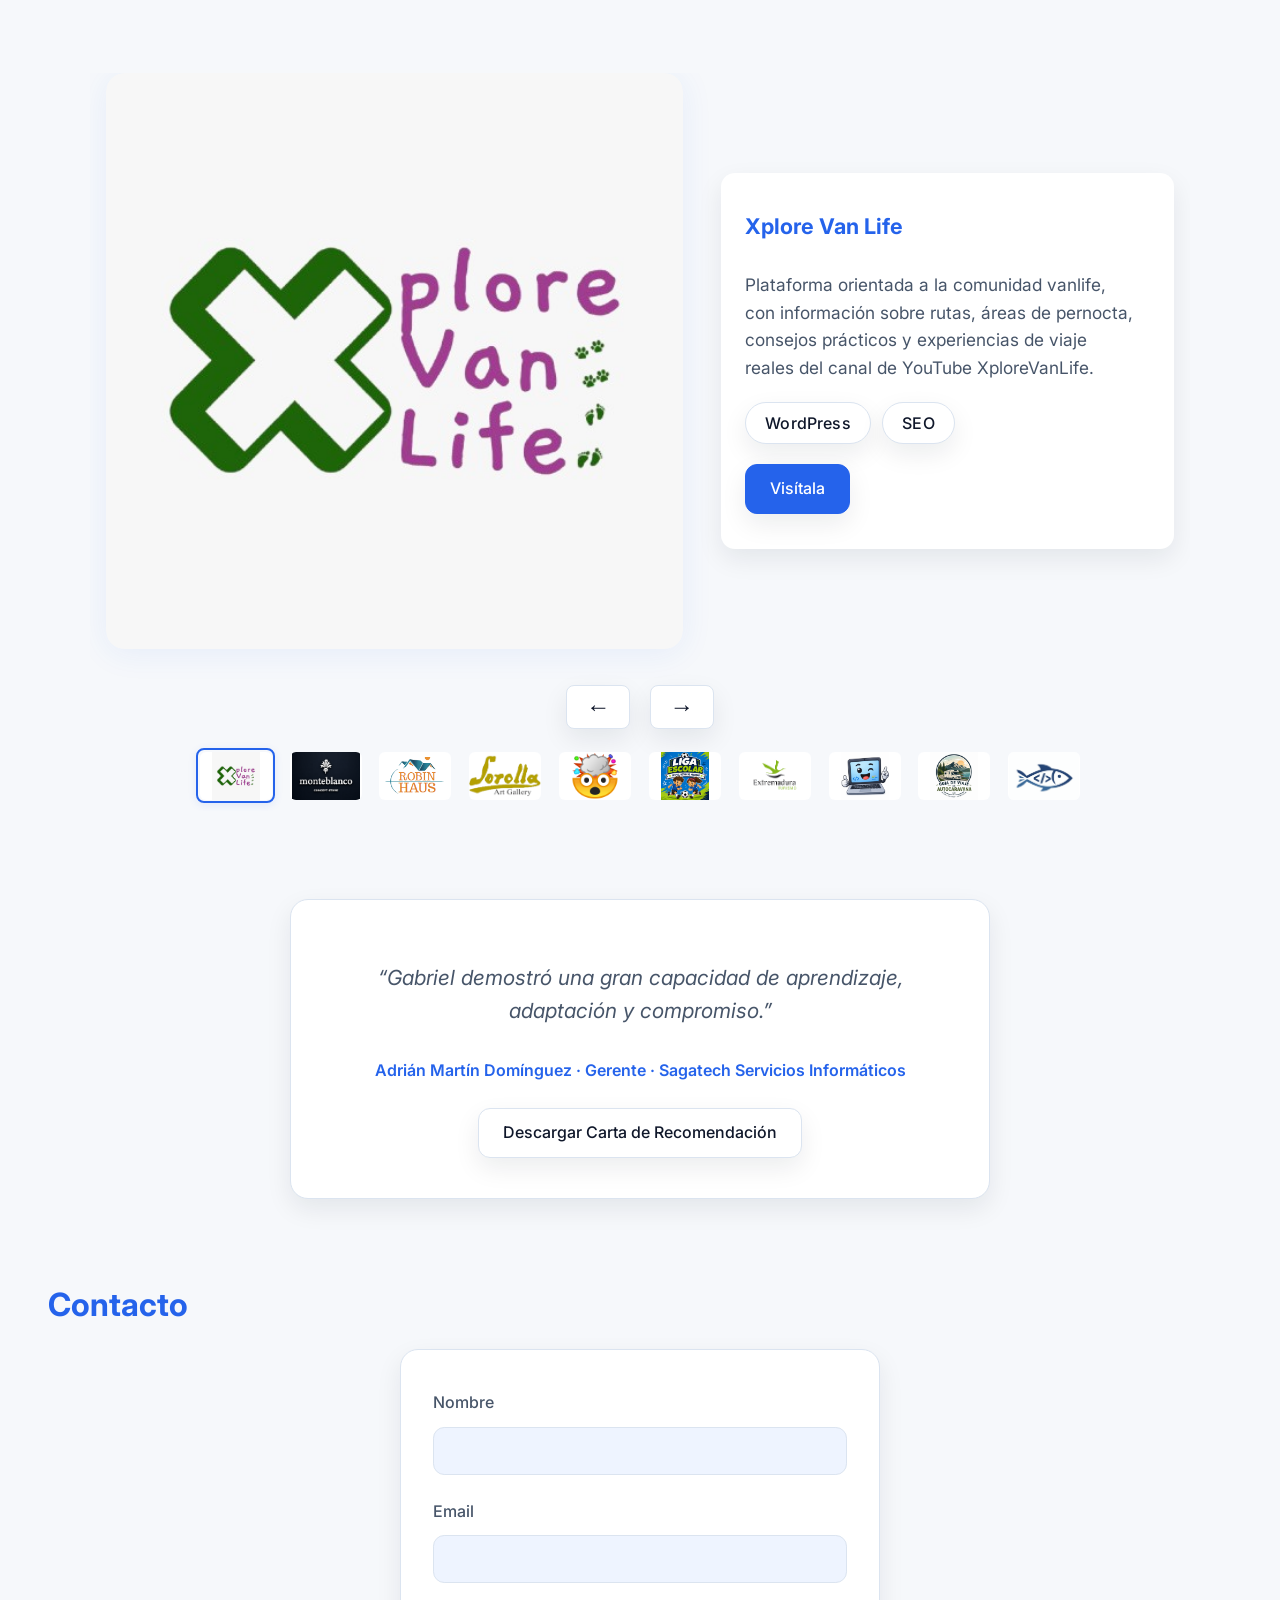
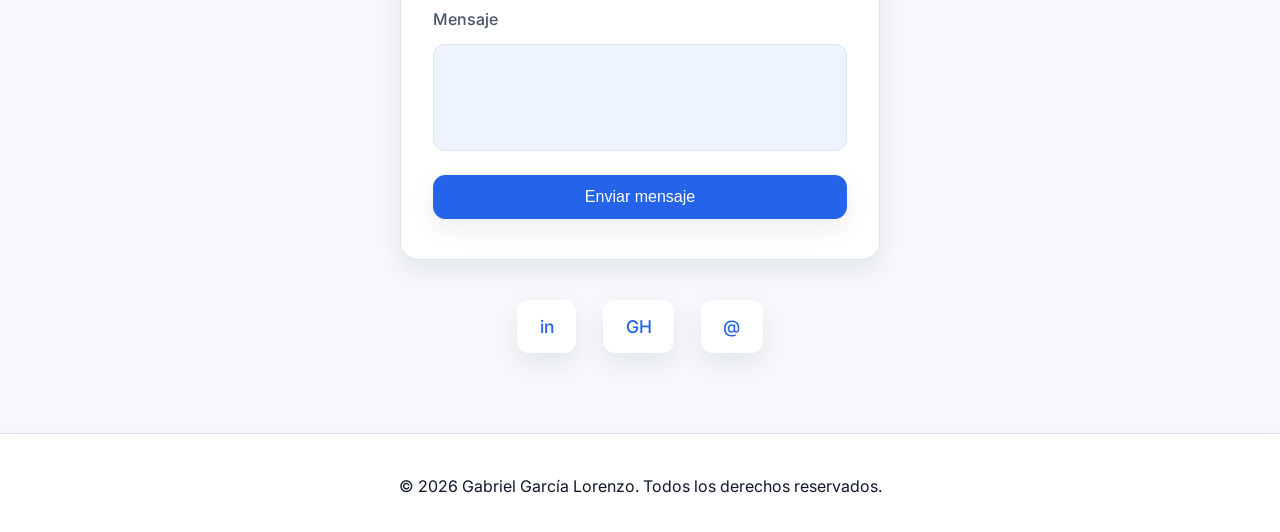
==== commit ad1fdeab: "Responsive modificaciones para mejor responsive e implantación de elección tema oscuro o claro" ====
--- a/index.html
+++ b/index.html
@@ -5,7 +5,7 @@
     <meta http-equiv="X-UA-Compatible" content="IE=edge">
     <meta name="viewport" content="width=device-width, initial-scale=1.0">
     <title>Gabriel García Lorenzo · Web Developer</title>
-    <meta name="description" content="Portfolio premium de Gabriel García Lorenzo, desarrollador web profesional especializado en experiencias digitales modernas, negocio y usuario.">
+    <meta name="description" content="Portfolio de Gabriel García Lorenzo, desarrollador web profesional especializado en experiencias digitales modernas, negocio y usuario.">
     <link rel="stylesheet" href="css/styles.css">
     <link rel="preconnect" href="https://fonts.googleapis.com">
     <link rel="preconnect" href="https://fonts.gstatic.com" crossorigin>
@@ -20,7 +20,15 @@
                     <rect x="12" y="12" width="12" height="12" rx="4" fill="#2563EB"/>
                 </svg>
             </a>
-            <ul class="navbar__menu">
+            <button class="theme-toggle" id="theme-toggle" type="button" aria-label="Cambiar a tema oscuro" aria-pressed="false" title="Cambiar tema">
+                <span class="theme-toggle__icon" aria-hidden="true">☾</span>
+            </button>
+            <button class="menu-toggle" id="menu-toggle" type="button" aria-label="Abrir menú" aria-controls="navbar-menu" aria-expanded="false" title="Abrir menú">
+                <span class="menu-toggle__line" aria-hidden="true"></span>
+                <span class="menu-toggle__line" aria-hidden="true"></span>
+                <span class="menu-toggle__line" aria-hidden="true"></span>
+            </button>
+            <ul class="navbar__menu" id="navbar-menu">
                 <li><a href="#sobre-mi">Sobre mí</a></li>
                 <li><a href="#experiencia">Experiencia</a></li>
                 <li><a href="#proyectos">Proyectos</a></li>
@@ -44,7 +52,7 @@
                 <p class="hero__tags">Diseño y desarrollo experiencias web modernas, optimizadas para negocio, SEO y experiencia usuario.</p>
                 <nav class="hero__actions">
                     <a href="#proyectos" class="btn btn--primary">Ver proyectos</a>
-                    <a href="/assets/CV_Gabriel_Garcia_Lorenzo.pdf" class="btn" download>Descargar CV</a>
+                    <a href="assets/CV_Gabriel_Garcia_Lorenzo.pdf" class="btn" download>Descargar CV</a>
                     <a href="https://www.linkedin.com/in/gabriel-garc%C3%ADa-lorenzo/" class="btn btn--icon" target="_blank" rel="noopener" aria-label="LinkedIn"><span aria-hidden="true">Linkedin</span></a>
                     <a href="https://github.com/Gabriel10787" class="btn btn--icon" target="_blank" rel="noopener" aria-label="GitHub"><span aria-hidden="true">GitHub</span></a>
                 </nav>
@@ -413,7 +421,7 @@
             <div class="recomendacion__autor">
                 <span>Adrián Martín Domínguez</span> · <span>Gerente</span> · <span>Sagatech Servicios Informáticos</span>
             </div>
-            <a href="/assets/Carta_Adrian_Martin_Sagatech.pdf" class="btn" download>Descargar Carta de Recomendación</a>
+            <a href="assets/Carta_Adrian_Martin_Sagatech.pdf" class="btn" download>Descargar Carta de Recomendación</a>
         </div>
     </section>
 
--- a/css/styles.css
+++ b/css/styles.css
@@ -1298,3 +1298,500 @@
     gap: 0.6rem;
   }
 }
+
+@media (max-width: 768px){
+
+  #fecha-timer{
+    position: static;
+    margin: 1rem auto;
+    display: block;
+    width: fit-content;
+  }
+
+  .navbar__menu{
+    gap: .5rem;
+    font-size: .85rem;
+  }
+
+}
+
+/* Responsive final + tema claro/oscuro */
+:root {
+  color-scheme: light;
+  --color-bg: #f6f8fb;
+  --color-surface: #ffffff;
+  --color-surface-soft: #eef4ff;
+  --color-text: #0f172a;
+  --color-text-sec: #475569;
+  --color-accent: #2563eb;
+  --color-accent-hover: #1746a2;
+  --color-border: #dbe4f0;
+  --color-shadow: rgba(15, 23, 42, 0.08);
+  --shadow: 0 14px 34px var(--color-shadow);
+}
+
+:root[data-theme="dark"] {
+  color-scheme: dark;
+  --color-bg: #0b1020;
+  --color-surface: #121a2b;
+  --color-surface-soft: #182338;
+  --color-text: #e5edf8;
+  --color-text-sec: #a9b8cc;
+  --color-accent: #7aa7ff;
+  --color-accent-hover: #a9c5ff;
+  --color-border: #26344d;
+  --color-shadow: rgba(0, 0, 0, 0.32);
+}
+
+html {
+  scroll-padding-top: 5.5rem;
+}
+
+body {
+  margin-left: 0;
+  margin-right: 0;
+  background:
+    radial-gradient(circle at 12% 0%, color-mix(in srgb, var(--color-accent) 16%, transparent), transparent 28rem),
+    var(--color-bg);
+  color: var(--color-text);
+  transition: background var(--transition), color var(--transition);
+}
+
+h1,
+h2,
+h3,
+h4 {
+  letter-spacing: 0;
+}
+
+section,
+.hero,
+.footer {
+  padding-left: clamp(1rem, 4vw, 3rem);
+  padding-right: clamp(1rem, 4vw, 3rem);
+}
+
+.navbar {
+  background: color-mix(in srgb, var(--color-surface) 84%, transparent);
+  border-bottom-color: var(--color-border);
+}
+
+.navbar__container {
+  gap: 1rem;
+}
+
+.navbar__menu {
+  flex: 1;
+  justify-content: flex-end;
+}
+
+.navbar__menu li a,
+.footer,
+.timeline__lista {
+  color: var(--color-text);
+}
+
+.theme-toggle {
+  width: 42px;
+  height: 42px;
+  display: inline-grid;
+  flex: 0 0 auto;
+  place-items: center;
+  border: 1px solid var(--color-border);
+  border-radius: 999px;
+  background: var(--color-surface);
+  color: var(--color-accent);
+  box-shadow: 0 8px 20px var(--color-shadow);
+  cursor: pointer;
+  transition: transform var(--transition), background var(--transition), color var(--transition), border-color var(--transition);
+}
+
+.theme-toggle:hover,
+.theme-toggle:focus-visible {
+  transform: translateY(-1px);
+  color: var(--color-accent-hover);
+  outline: 3px solid color-mix(in srgb, var(--color-accent) 25%, transparent);
+  outline-offset: 2px;
+}
+
+.theme-toggle__icon {
+  font-size: 1.2rem;
+  line-height: 1;
+}
+
+.menu-toggle {
+  width: 42px;
+  height: 42px;
+  display: none;
+  flex: 0 0 auto;
+  place-items: center;
+  gap: 4px;
+  border: 1px solid var(--color-border);
+  border-radius: 999px;
+  background: var(--color-surface);
+  color: var(--color-accent);
+  box-shadow: 0 8px 20px var(--color-shadow);
+  cursor: pointer;
+  transition: transform var(--transition), background var(--transition), border-color var(--transition);
+}
+
+.menu-toggle:hover,
+.menu-toggle:focus-visible {
+  transform: translateY(-1px);
+  outline: 3px solid color-mix(in srgb, var(--color-accent) 25%, transparent);
+  outline-offset: 2px;
+}
+
+.menu-toggle__line {
+  width: 18px;
+  height: 2px;
+  display: block;
+  border-radius: 999px;
+  background: currentColor;
+  transition: transform var(--transition), opacity var(--transition);
+}
+
+.menu-toggle.is-open .menu-toggle__line:nth-child(1) {
+  transform: translateY(6px) rotate(45deg);
+}
+
+.menu-toggle.is-open .menu-toggle__line:nth-child(2) {
+  opacity: 0;
+}
+
+.menu-toggle.is-open .menu-toggle__line:nth-child(3) {
+  transform: translateY(-6px) rotate(-45deg);
+}
+
+.hero {
+  min-height: min(780px, calc(100vh - 64px));
+  background: transparent;
+  overflow: clip;
+}
+
+.hero__content {
+  grid-template-columns: minmax(220px, 340px) minmax(0, 1fr);
+  align-items: center;
+  gap: clamp(1.5rem, 5vw, 4rem);
+}
+
+.hero__title {
+  font-size: clamp(2rem, 6vw, 4.1rem);
+  line-height: 1.05;
+}
+
+.hero__subtitle {
+  font-size: clamp(1.15rem, 3vw, 2rem);
+}
+
+.hero__tags {
+  max-width: 62ch;
+  color: var(--color-text-sec);
+}
+
+.hero__image,
+.sobre-mi__visual {
+  min-width: 0;
+}
+
+.hero__image img,
+.sobre-mi__visual img,
+.slider-premium__img,
+.slider-premium__img img {
+  border-color: var(--color-border);
+  background: var(--color-surface-soft);
+}
+
+.btn,
+.slider-premium__info,
+.slider-premium__controls button,
+.timeline__content,
+.premium-item,
+.recomendacion__testimonial,
+.contacto__form,
+.footer,
+.badge--premium,
+.credibilidad__item {
+  background: var(--color-surface);
+  border-color: var(--color-border);
+  color: var(--color-text);
+  box-shadow: 0 10px 26px var(--color-shadow);
+}
+
+.btn {
+  border-radius: 12px;
+  min-height: 44px;
+  justify-content: center;
+}
+
+.btn--primary,
+.back-to-top {
+  background: var(--color-accent);
+  border-color: var(--color-accent);
+  color: #fff;
+}
+
+.btn--primary:hover,
+.btn--primary:focus,
+.back-to-top:hover,
+.back-to-top:focus {
+  background: var(--color-accent-hover);
+  border-color: var(--color-accent-hover);
+}
+
+.btn--icon {
+  color: var(--color-accent);
+}
+
+.btn--icon:hover,
+.btn--icon:focus {
+  color: var(--color-accent-hover);
+  background: var(--color-surface-soft);
+}
+
+.premium-band,
+.credibilidad__band,
+.contacto__form input,
+.contacto__form textarea {
+  background: var(--color-surface-soft);
+}
+
+.contacto__form input,
+.contacto__form textarea {
+  color: var(--color-text);
+  border-color: var(--color-border);
+}
+
+.slider-premium {
+  width: min(1100px, 100%);
+}
+
+.slider-premium__track {
+  align-items: stretch;
+}
+
+.slider-premium__slide {
+  gap: clamp(1rem, 3vw, 2.5rem);
+}
+
+.slider-premium__img {
+  margin-right: 0;
+}
+
+.slider-premium__tecnologias,
+.slider-premium__acciones,
+.slider-premium__thumbnails {
+  flex-wrap: wrap;
+}
+
+.slider-premium__thumbnail img {
+  background: var(--color-surface);
+}
+
+#fecha-timer {
+  color: var(--color-accent) !important;
+  background: var(--color-surface) !important;
+  border: 1px solid var(--color-border);
+  box-shadow: 0 10px 26px var(--color-shadow) !important;
+}
+
+#progress-bar {
+  background: linear-gradient(90deg, var(--color-accent), #22c55e) !important;
+}
+
+@media (max-width: 1024px) {
+  html {
+    scroll-padding-top: 4.8rem;
+  }
+
+  .navbar {
+    position: sticky;
+  }
+
+  .navbar__container {
+    position: relative;
+    flex-wrap: nowrap;
+  }
+
+  .navbar__logo {
+    margin-right: auto;
+  }
+
+  .menu-toggle {
+    display: inline-grid;
+  }
+
+  .navbar__menu {
+    position: absolute;
+    top: calc(100% + 0.65rem);
+    right: clamp(0.8rem, 4vw, 1.5rem);
+    width: min(280px, calc(100vw - 1.6rem));
+    display: grid;
+    gap: 0.35rem;
+    padding: 0.75rem;
+    background: var(--color-surface);
+    border: 1px solid var(--color-border);
+    border-radius: 14px;
+    box-shadow: 0 18px 42px var(--color-shadow);
+    z-index: 10001;
+    opacity: 0;
+    visibility: hidden;
+    pointer-events: none;
+    transform: translateY(-8px);
+    transition: opacity var(--transition), transform var(--transition), visibility var(--transition);
+  }
+
+  .navbar__menu.is-open {
+    opacity: 1;
+    visibility: visible;
+    pointer-events: auto;
+    transform: translateY(0);
+  }
+
+  .navbar__menu li a {
+    display: block;
+    padding: 0.72rem 0.85rem;
+    white-space: nowrap;
+  }
+
+  .hero__content {
+    grid-template-columns: 1fr;
+    text-align: center;
+    padding: 3rem 0;
+  }
+
+  .hero__image,
+  .hero__info,
+  .hero__actions {
+    grid-column: 1;
+    justify-self: center;
+  }
+
+  .hero__image {
+    grid-row: 1;
+  }
+
+  .hero__info {
+    grid-row: 2;
+    min-width: 0;
+    text-align: center;
+  }
+
+  .hero__actions {
+    grid-row: 3;
+    justify-content: center;
+  }
+
+  .slider-premium__slide {
+    flex-direction: column;
+    align-items: stretch;
+  }
+
+  .slider-premium__img {
+    flex-basis: auto;
+    max-width: 100%;
+  }
+}
+
+@media (max-width: 700px) {
+  section {
+    margin-bottom: 3.5rem;
+  }
+
+  .hero {
+    min-height: auto;
+  }
+
+  #fecha-timer {
+    position: static !important;
+    display: block;
+    width: fit-content;
+    max-width: calc(100vw - 2rem);
+    margin: 0.8rem auto 1.2rem !important;
+    padding: 0.42rem 0.75rem !important;
+    font-size: 0.88rem !important;
+    line-height: 1.2;
+    white-space: nowrap;
+    z-index: 1 !important;
+  }
+
+  .hero__actions,
+  .slider-premium__acciones,
+  .contacto__acciones {
+    flex-direction: column;
+    align-items: stretch;
+  }
+
+  .btn,
+  .btn--icon {
+    width: 100%;
+  }
+
+  .premium-timeline:before {
+    left: 8px;
+  }
+
+  .timeline__content {
+    margin-left: 1.8rem;
+  }
+
+  .slider-premium {
+    margin: 2.5rem auto 3.5rem;
+  }
+
+  .slider-premium__track {
+    min-height: 0;
+  }
+
+  .slider-premium__info {
+    padding: 1.2rem;
+  }
+
+  .slider-premium__thumbnails {
+    justify-content: center;
+    max-height: 150px;
+    overflow-y: auto;
+  }
+
+  .contacto__form,
+  .recomendacion__testimonial {
+    padding: 1.4rem;
+  }
+}
+
+@media (max-width: 480px) {
+  section,
+  .hero,
+  .footer {
+    padding-left: 0.8rem;
+    padding-right: 0.8rem;
+  }
+
+  .navbar__container {
+    padding-left: 0.8rem;
+    padding-right: 0.8rem;
+  }
+
+  .theme-toggle {
+    width: 38px;
+    height: 38px;
+  }
+
+  .menu-toggle {
+    width: 38px;
+    height: 38px;
+  }
+
+  .hero__image img {
+    max-width: 210px;
+  }
+
+  .premium-band {
+    border-radius: 12px;
+  }
+
+  .slider-premium__controls button {
+    min-width: 48px;
+    min-height: 44px;
+  }
+}
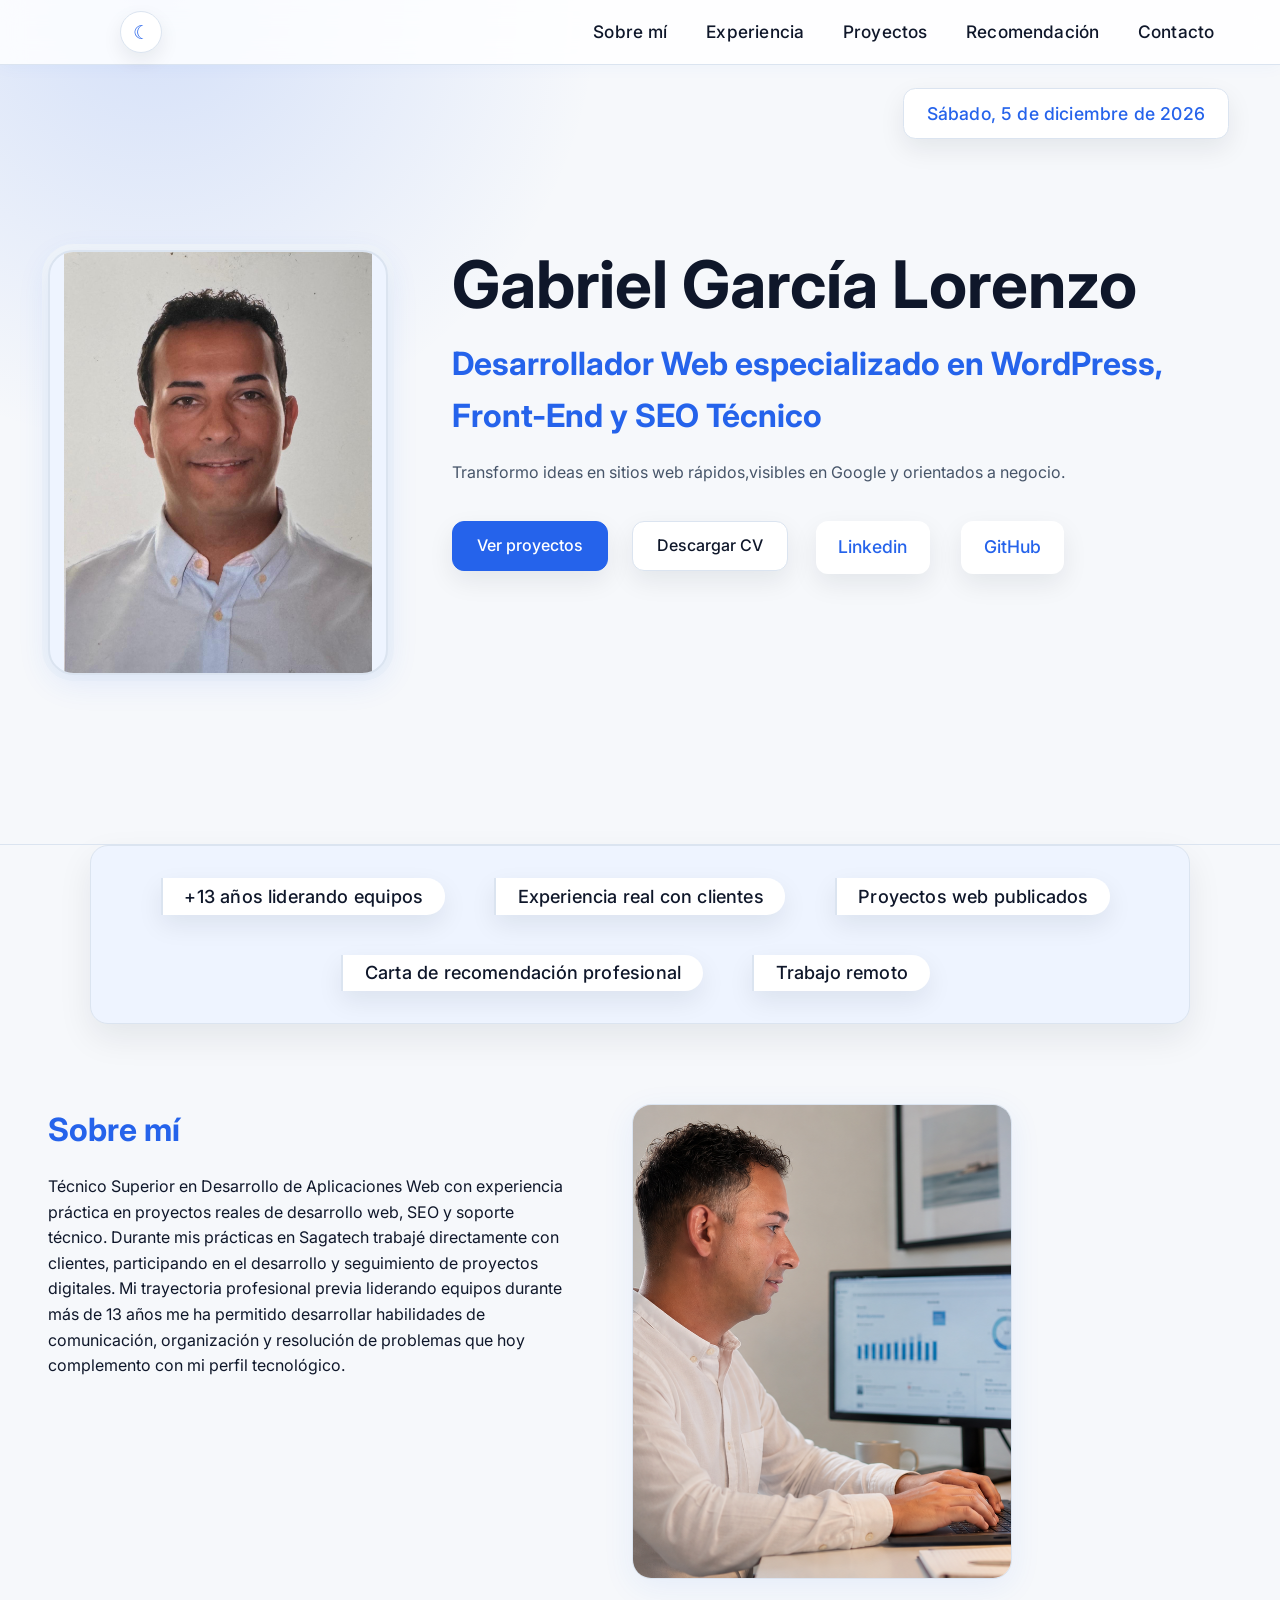
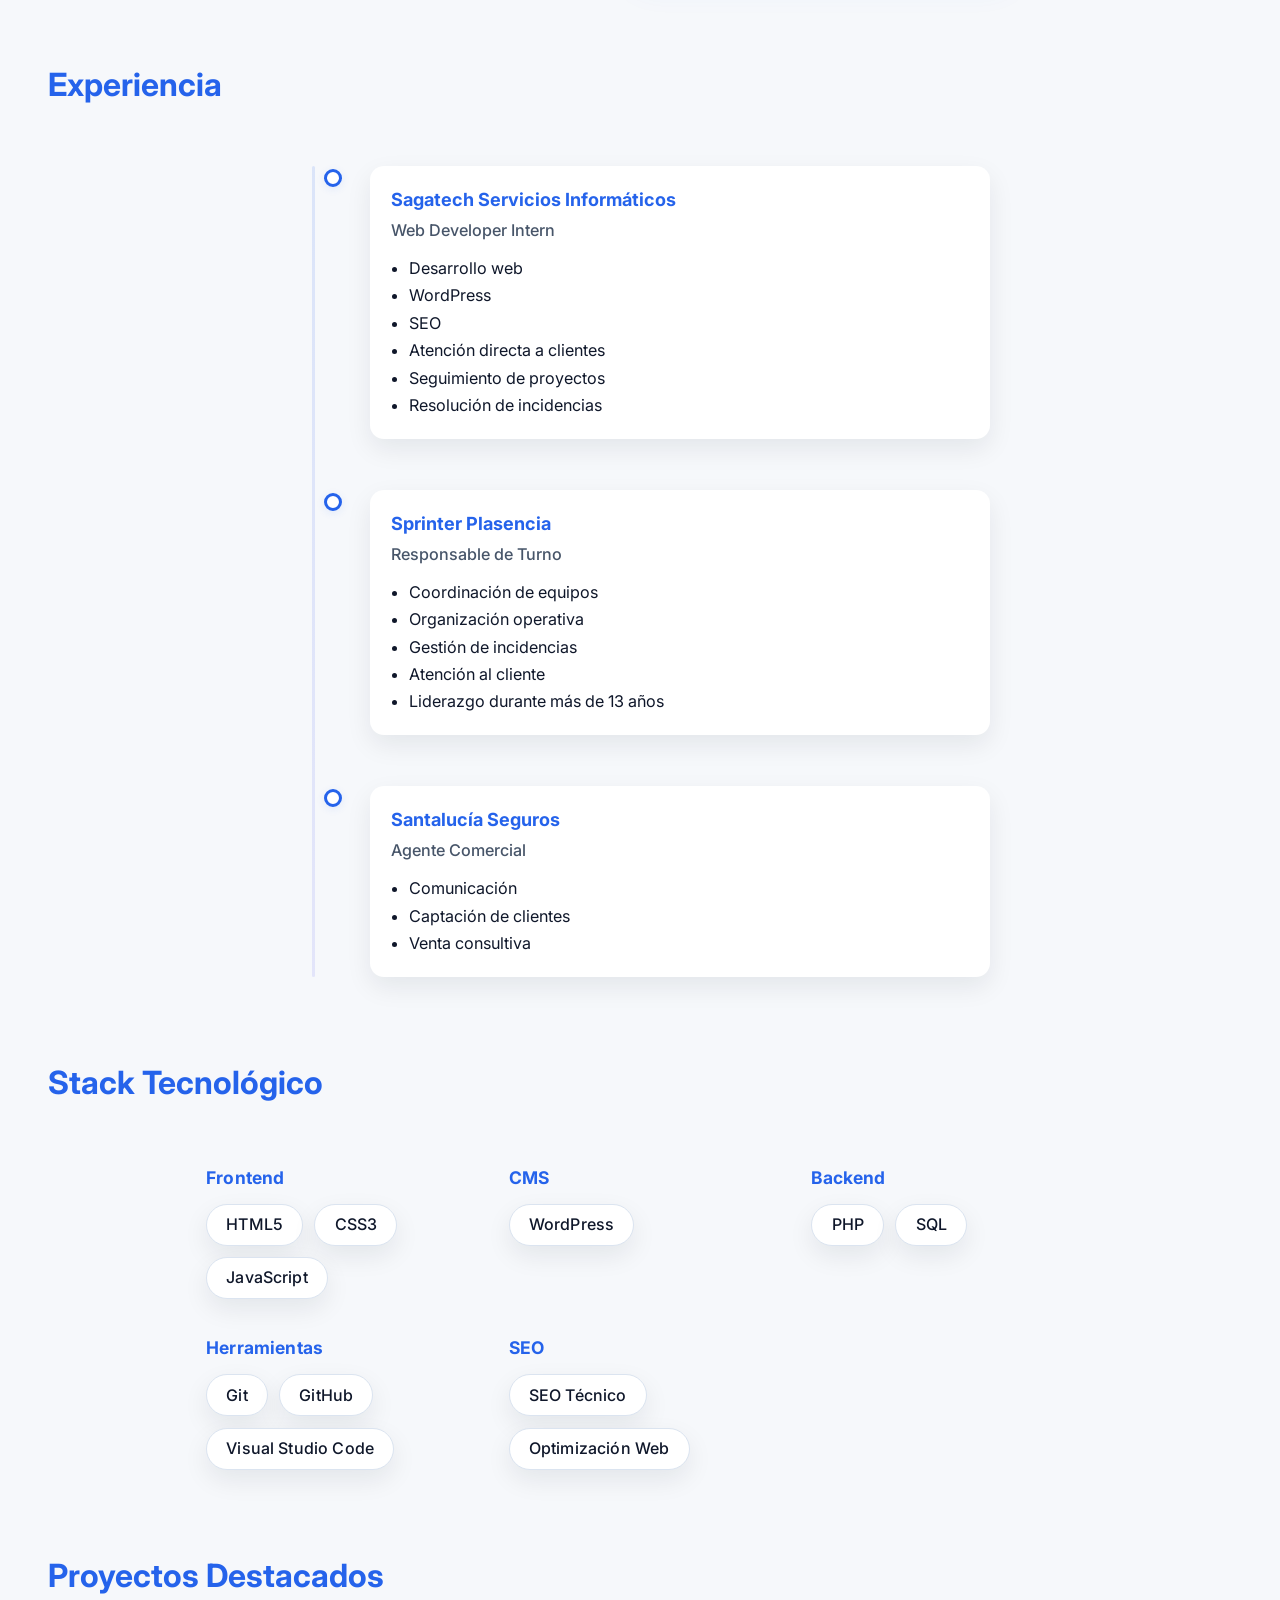
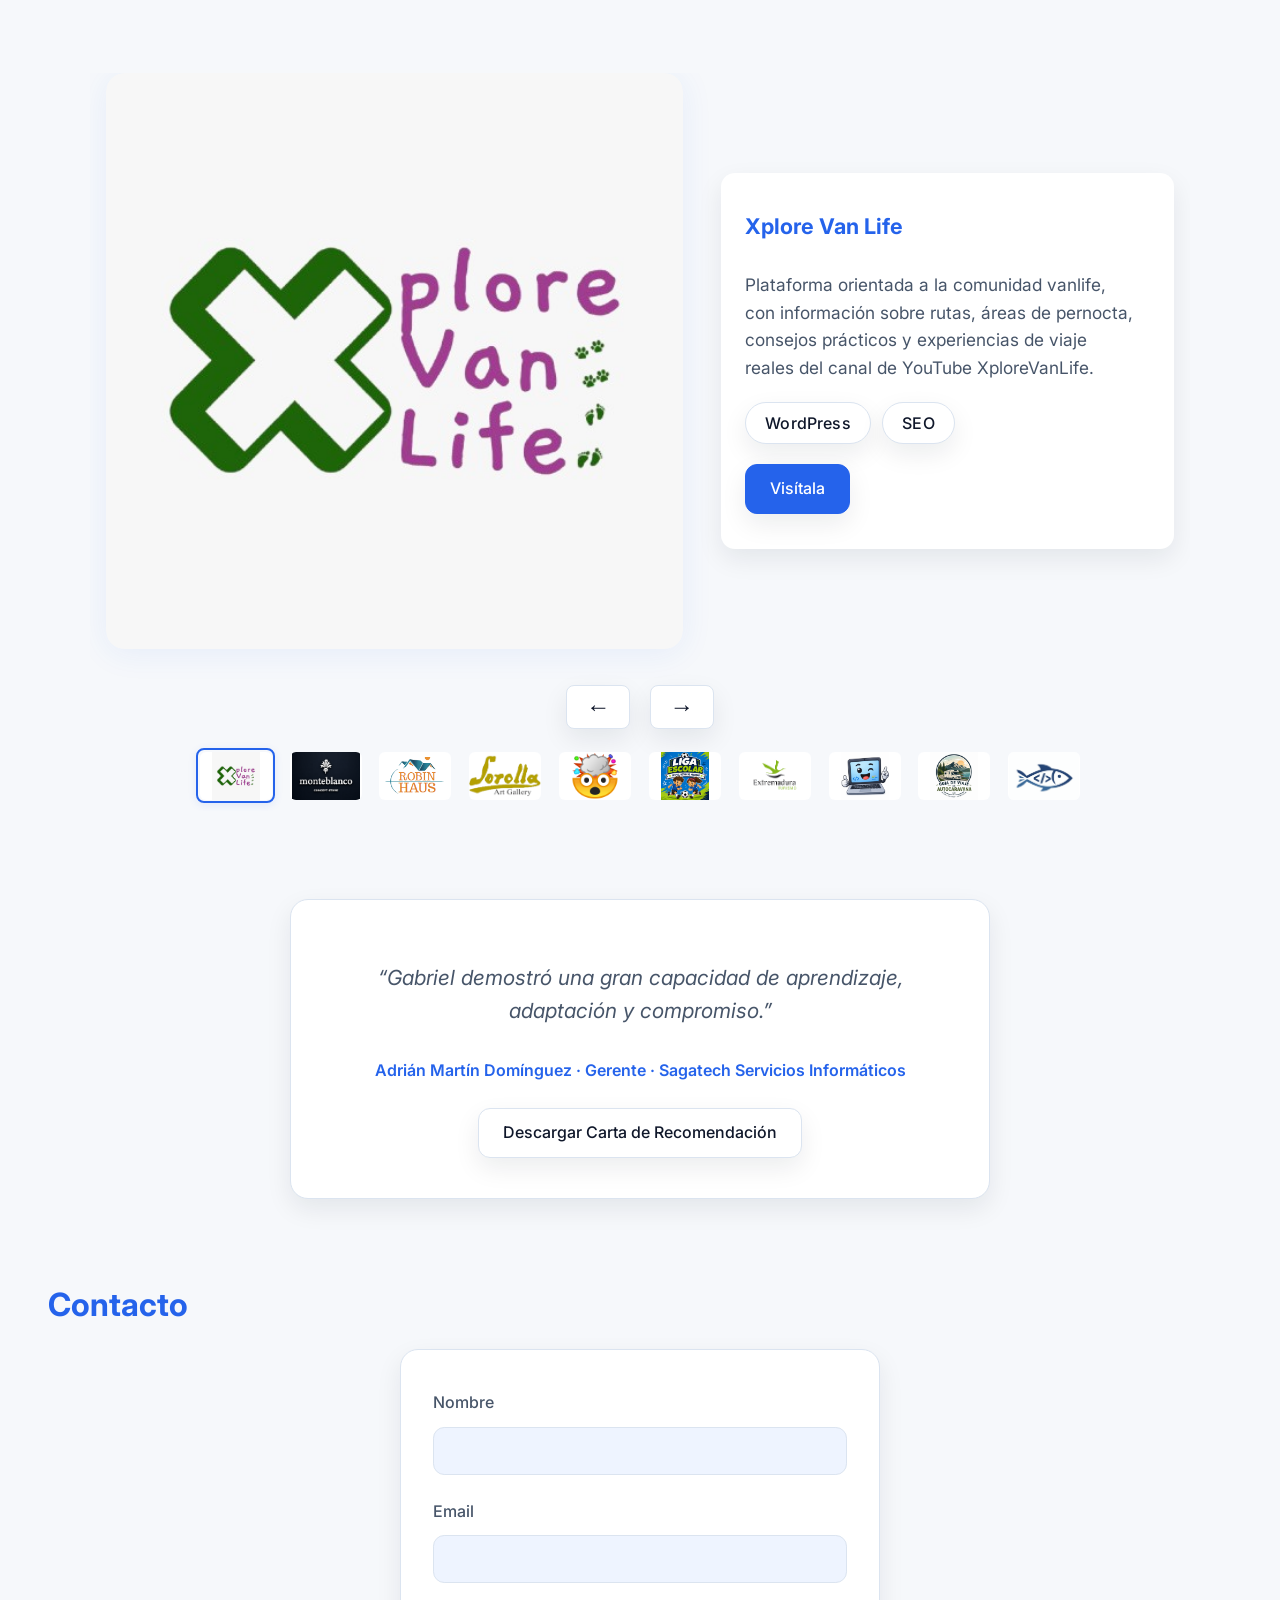
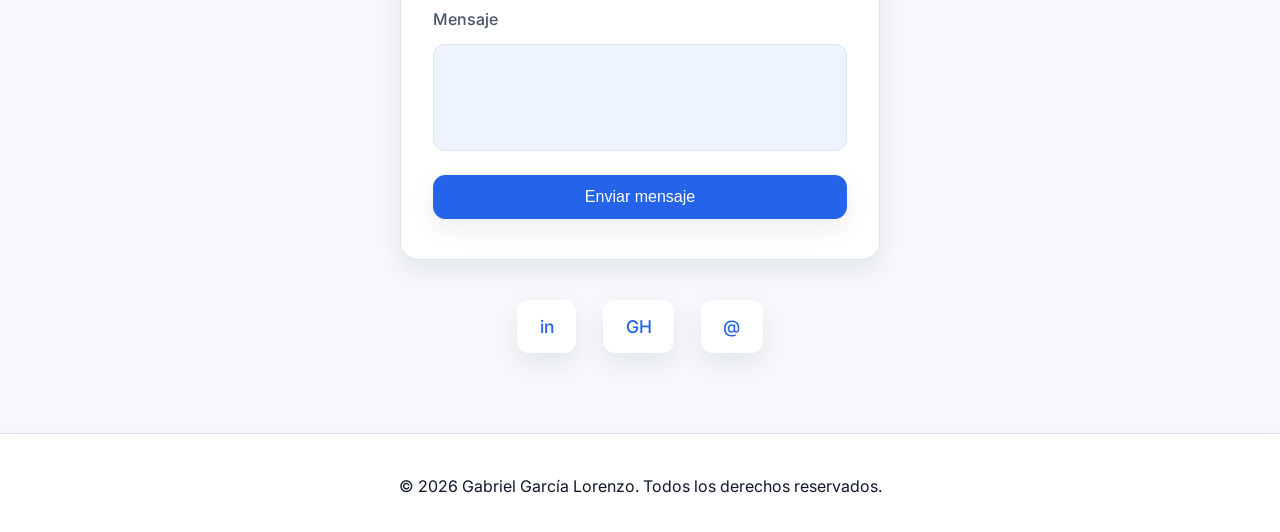
==== commit 79df72f3: "Carta Recomendación" ====
--- a/index.html
+++ b/index.html
@@ -48,8 +48,8 @@
         <div class="hero__content">
             <div class="hero__info">
                 <h1 class="hero__title">Gabriel García Lorenzo</h1>
-                <h2 class="hero__subtitle">Front-End Developer & WordPress Specialist</h2>
-                <p class="hero__tags">Diseño y desarrollo experiencias web modernas, optimizadas para negocio, SEO y experiencia usuario.</p>
+                <h2 class="hero__subtitle">Desarrollador Web especializado en WordPress, Front-End y SEO Técnico</h2>
+                <p class="hero__tags">Transformo ideas en sitios web rápidos,visibles en Google y orientados a negocio.</p>
                 <nav class="hero__actions">
                     <a href="#proyectos" class="btn btn--primary">Ver proyectos</a>
                     <a href="assets/CV_Gabriel_Garcia_Lorenzo.pdf" class="btn" download>Descargar CV</a>
@@ -421,7 +421,7 @@
             <div class="recomendacion__autor">
                 <span>Adrián Martín Domínguez</span> · <span>Gerente</span> · <span>Sagatech Servicios Informáticos</span>
             </div>
-            <a href="assets/Carta_Adrian_Martin_Sagatech.pdf" class="btn" download>Descargar Carta de Recomendación</a>
+            <a href="assets/Carta_recomendacion_Sagatech.pdf" class="btn" download>Descargar Carta de Recomendación</a>
         </div>
     </section>
 
